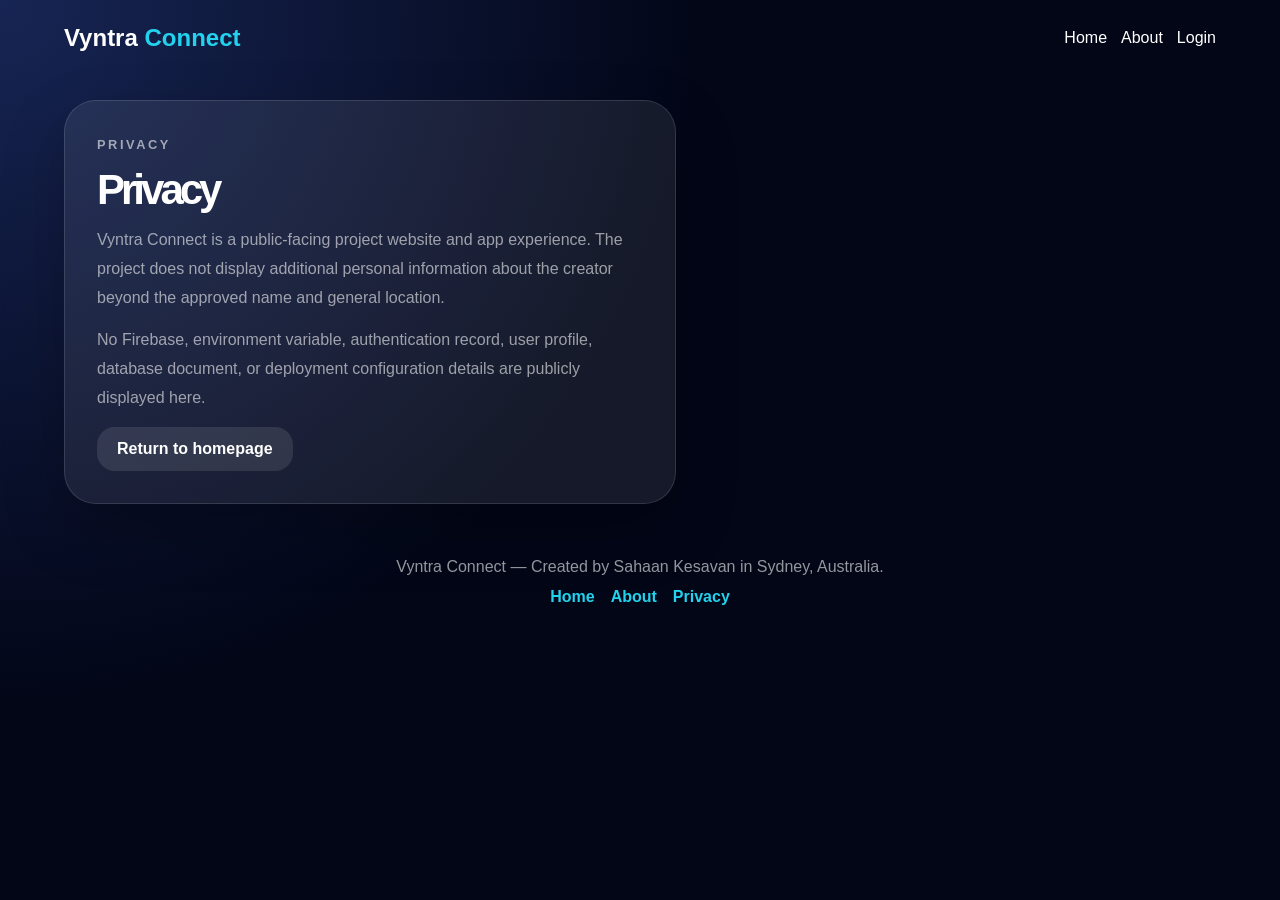
==== privacy/index.html @ 712b9c8a "Add creator branding, About page, and SEO metadata" ====
<!DOCTYPE html>
<html lang="en">
<head>
  <meta charset="UTF-8" />
  <meta name="viewport" content="width=device-width, initial-scale=1.0" />
  <title>Privacy | Vyntra Connect</title>
  <meta name="description" content="Privacy information for Vyntra Connect, a communication platform created by Sahaan Kesavan in Sydney, Australia." />
  <link rel="canonical" href="https://playzsaha1.github.io/Vyntra-Connect/privacy/" />
  <link rel="stylesheet" href="../style.css" />
</head>

<body class="landing-page core-mode">
  <nav class="nav">
    <a href="../" class="logo">Vyntra <span>Connect</span></a>
    <div class="nav-links">
      <a href="../">Home</a>
      <a href="../about/">About</a>
      <a href="../login.html">Login</a>
    </div>
  </nav>

  <main class="hero about-page">
    <section class="about-card">
      <p class="eyebrow">Privacy</p>
      <h1>Privacy</h1>
      <p>
        Vyntra Connect is a public-facing project website and app experience. The project does not display
        additional personal information about the creator beyond the approved name and general location.
      </p>
      <p>
        No Firebase, environment variable, authentication record, user profile, database document, or deployment
        configuration details are publicly displayed here.
      </p>
      <a href="../" class="secondary-btn">Return to homepage</a>
    </section>
  </main>

  <footer>
    <p>Vyntra Connect — Created by Sahaan Kesavan in Sydney, Australia.</p>
    <div class="footer-links">
      <a href="../">Home</a>
      <a href="../about/">About</a>
      <a href="./">Privacy</a>
    </div>
  </footer>
</body>
</html>
---- style.css ----
* {
  margin: 0;
  padding: 0;
  box-sizing: border-box;
  font-family: Inter, Arial, sans-serif;
}

:root {
  --bg: #080b14;
  --panel: rgba(255, 255, 255, 0.08);
  --border: rgba(255, 255, 255, 0.12);
  --text: #ffffff;
  --muted: rgba(255, 255, 255, 0.58);
  --accent1: #22d3ee;
  --accent2: #3b82f6;
  --me: #06b6d4;
  --them: rgba(255, 255, 255, 0.1);
}

body {
  background: var(--bg);
  color: var(--text);
  min-height: 100vh;
}

body.core-mode {
  --bg: radial-gradient(circle at top left, #172554, #020617 45%, #020617);
  --accent1: #22d3ee;
  --accent2: #3b82f6;
  --me: #0891b2;
}

body.pulse-mode {
  --bg: radial-gradient(circle at top left, #831843, #2e1065 45%, #020617);
  --accent1: #f472b6;
  --accent2: #fb923c;
  --me: #ec4899;
}

body.neon-mode {
  --bg: radial-gradient(circle at top left, #064e3b, #020617 45%, #000000);
  --accent1: #5eead4;
  --accent2: #22c55e;
  --me: #34d399;
}

body.cozy-mode {
  --bg: radial-gradient(circle at top left, #78350f, #431407 45%, #120a05);
  --accent1: #fcd34d;
  --accent2: #fb7185;
  --me: #f59e0b;
}

body.velocity-mode {
  --bg: radial-gradient(circle at top left, #111827, #020617 55%, #000000);
  --panel: rgba(255, 255, 255, 0.07);
  --border: rgba(255, 255, 255, 0.12);
  --accent1: #60a5fa;
  --accent2: #a855f7;
  --me: linear-gradient(135deg, #3b82f6, #8b5cf6);
}

a {
  color: inherit;
  text-decoration: none;
}

button,
input,
textarea {
  font: inherit;
}

.nav {
  max-width: 1200px;
  margin: auto;
  padding: 24px;
  display: flex;
  align-items: center;
  justify-content: space-between;
}

.logo {
  font-size: 24px;
  font-weight: 900;
}

.logo span {
  color: var(--accent1);
}

.nav-links {
  display: flex;
  gap: 14px;
  align-items: center;
}

.nav-btn,
.primary-btn,
.secondary-btn,
.danger-btn {
  border: none;
  cursor: pointer;
  border-radius: 18px;
  padding: 13px 20px;
  font-weight: 800;
  display: inline-block;
}

.primary-btn {
  background: linear-gradient(90deg, var(--accent1), var(--accent2));
  color: #020617;
}

.secondary-btn {
  background: rgba(255, 255, 255, 0.1);
  color: white;
}

.danger-btn {
  background: rgba(239, 68, 68, 0.2);
  color: #fecaca;
}

.full {
  width: 100%;
  text-align: center;
}

.hero {
  max-width: 1200px;
  margin: auto;
  padding: 80px 24px;
  display: grid;
  grid-template-columns: 1.1fr 0.9fr;
  gap: 40px;
  align-items: center;
}

.tag {
  color: var(--accent1);
  font-weight: 800;
  margin-bottom: 14px;
}

.hero h1 {
  font-size: clamp(46px, 7vw, 86px);
  line-height: 0.95;
  letter-spacing: -4px;
  margin-bottom: 24px;
}

.sub {
  color: var(--muted);
  font-size: 18px;
  line-height: 1.7;
  max-width: 650px;
}

.hero-actions {
  display: flex;
  gap: 14px;
  margin-top: 30px;
  flex-wrap: wrap;
}

.hero-card,
.panel,
.auth-card,
.tutorial-card {
  background: var(--panel);
  border: 1px solid var(--border);
  backdrop-filter: blur(18px);
  border-radius: 32px;
  box-shadow: 0 30px 70px rgba(0, 0, 0, 0.35);
}

.hero-card {
  padding: 24px;
}

.chat-preview {
  min-height: 420px;
  display: flex;
  flex-direction: column;
  gap: 16px;
}

.preview-header {
  display: flex;
  gap: 14px;
  align-items: center;
  padding-bottom: 18px;
  border-bottom: 1px solid var(--border);
}

.avatar {
  width: 48px;
  height: 48px;
  border-radius: 18px;
  display: grid;
  place-items: center;
  font-weight: 900;
  color: #020617;
  background: linear-gradient(135deg, var(--accent1), var(--accent2));
}

.bubble {
  max-width: 80%;
  padding: 14px 16px;
  border-radius: 22px;
}

.bubble.left {
  background: rgba(255, 255, 255, 0.1);
}

.bubble.right {
  background: linear-gradient(90deg, var(--accent1), var(--accent2));
  color: #020617;
  align-self: flex-end;
  font-weight: 700;
}

.section {
  max-width: 1200px;
  margin: auto;
  padding: 70px 24px;
}

.section h2 {
  font-size: 42px;
  margin-bottom: 10px;
}

.section-sub,
.muted {
  color: var(--muted);
}

.mode-grid {
  display: grid;
  grid-template-columns: repeat(4, 1fr);
  gap: 18px;
  margin-top: 26px;
}

.mode-card,
.feature-list p {
  background: var(--panel);
  border: 1px solid var(--border);
  padding: 22px;
  border-radius: 24px;
}

.mode-card h3 {
  margin-bottom: 8px;
}

.mode-card.pulse {
  background: rgba(236, 72, 153, 0.13);
}

.mode-card.neon {
  background: rgba(16, 185, 129, 0.13);
}

.mode-card.cozy {
  background: rgba(245, 158, 11, 0.13);
}

.split {
  display: grid;
  grid-template-columns: 1fr 1fr;
  gap: 28px;
}

.split p {
  color: var(--muted);
  line-height: 1.7;
}

.feature-list {
  display: grid;
  gap: 12px;
}

footer {
  padding: 30px;
  text-align: center;
  color: var(--muted);
}

.footer-links {
  display: flex;
  justify-content: center;
  gap: 16px;
  margin-top: 12px;
  flex-wrap: wrap;
}

.footer-links a {
  color: var(--accent1);
  font-weight: 700;
}

.hero-illustration {
  width: 100%;
  height: auto;
  border-radius: 24px;
  border: 1px solid var(--border);
  background: rgba(2, 6, 23, 0.65);
}

.about-section {
  padding-top: 30px;
}

.about-card {
  max-width: 900px;
  margin: 0 auto;
  background: var(--panel);
  border: 1px solid var(--border);
  border-radius: 32px;
  padding: 32px;
  box-shadow: 0 25px 60px rgba(0, 0, 0, 0.25);
}

.about-card h2,
.about-card h1 {
  font-size: clamp(30px, 4vw, 42px);
  margin-bottom: 16px;
}

.about-card p {
  color: var(--muted);
  line-height: 1.8;
  margin-bottom: 14px;
}

.eyebrow {
  display: inline-block;
  color: var(--accent1);
  text-transform: uppercase;
  letter-spacing: 0.2em;
  font-size: 0.8rem;
  font-weight: 800;
  margin-bottom: 10px;
}

.creator-line {
  color: var(--text) !important;
  font-weight: 700;
  margin-top: 16px;
}

.about-page {
  padding: 24px;
}

.about-grid {
  display: grid;
  gap: 18px;
  max-width: 1000px;
  margin: 28px auto 0;
}

.about-panel {
  background: var(--panel);
  border: 1px solid var(--border);
  border-radius: 28px;
  padding: 28px;
}

.about-panel h2 {
  font-size: 28px;
  margin-bottom: 12px;
}

.about-panel ul {
  color: var(--muted);
  padding-left: 20px;
  display: grid;
  gap: 10px;
}

.privacy-note {
  border-top: 1px solid var(--border);
  padding-top: 18px;
  margin-top: 16px;
  color: var(--muted);
}

.auth-page {
  display: grid;
  place-items: center;
  padding: 24px;
  background: radial-gradient(circle at top left, #172554, #020617 55%);
}

.auth-card {
  width: min(460px, 100%);
  padding: 30px;
}

.auth-card h1 {
  font-size: 34px;
  margin: 18px 0 8px;
}

.auth-card p {
  color: var(--muted);
  margin-bottom: 20px;
}

.auth-card input {
  width: 100%;
  border: 1px solid var(--border);
  background: rgba(0, 0, 0, 0.22);
  color: white;
  padding: 15px;
  border-radius: 16px;
  outline: none;
  margin-bottom: 12px;
}

.back-link {
  color: var(--accent1);
  font-weight: 800;
}

.small-text {
  font-size: 13px;
  margin-top: 16px;
}

.app-page {
  background: var(--bg);
  padding: 22px;
}

.app-header {
  max-width: 1400px;
  margin: auto auto 20px;
  display: flex;
  justify-content: space-between;
  align-items: center;
  gap: 14px;
}

.app-header h1 {
  font-size: 34px;
}

.app-header p {
  color: var(--muted);
}

.mode-switcher {
  display: flex;
  gap: 8px;
  overflow-x: auto;
}

.mode-btn {
  padding: 11px 16px;
  border-radius: 16px;
  border: 1px solid var(--border);
  background: rgba(255, 255, 255, 0.08);
  color: white;
  cursor: pointer;
}

.mode-btn.active {
  background: linear-gradient(90deg, var(--accent1), var(--accent2));
  color: #020617;
  font-weight: 900;
}

.app-layout {
  max-width: 1400px;
  margin: auto;
  display: grid;
  grid-template-columns: 280px 1fr 280px;
  gap: 18px;
}

.panel {
  padding: 18px;
}

.panel .secondary-btn + .danger-btn {
  margin-top: 10px;
}

.sidebar-title,
.chat-top {
  display: flex;
  justify-content: space-between;
  align-items: center;
  gap: 12px;
}

.icon-btn {
  width: 38px;
  height: 38px;
  border-radius: 14px;
  border: none;
  background: rgba(255, 255, 255, 0.1);
  color: white;
  cursor: pointer;
}

.search-input {
  width: 100%;
  margin: 16px 0;
  border: 1px solid var(--border);
  background: rgba(0, 0, 0, 0.22);
  color: white;
  padding: 13px;
  border-radius: 16px;
  outline: none;
}

.chat-list {
  display: grid;
  gap: 10px;
}

.chat-item {
  width: 100%;
  text-align: left;
  border: none;
  padding: 12px;
  border-radius: 18px;
  background: transparent;
  color: white;
  display: flex;
  gap: 12px;
  cursor: pointer;
}

.chat-item:hover,
.chat-item.active {
  background: rgba(255, 255, 255, 0.12);
}

.chat-avatar {
  width: 42px;
  height: 42px;
  border-radius: 16px;
  background: linear-gradient(135deg, var(--accent1), var(--accent2));
  color: #020617;
  font-weight: 900;
  display: grid;
  place-items: center;
  flex: 0 0 auto;
}

.chat-info {
  min-width: 0;
}

.chat-info strong,
.chat-info span {
  display: block;
}

.chat-info span {
  color: var(--muted);
  font-size: 13px;
  white-space: nowrap;
  overflow: hidden;
  text-overflow: ellipsis;
}

.chat-panel {
  min-height: 690px;
  display: flex;
  flex-direction: column;
  padding: 0;
  overflow: hidden;
}

.chat-top {
  padding: 18px;
  border-bottom: 1px solid var(--border);
}

.chat-top p {
  color: var(--muted);
  font-size: 14px;
}

.message-area {
  flex: 1;
  padding: 20px;
  overflow-y: auto;
  display: flex;
  flex-direction: column;
  gap: 14px;
}

.message-row {
  display: flex;
  flex-direction: column;
  max-width: 75%;
}

.message-row.me {
  align-self: flex-end;
  text-align: right;
}

.message-row.them {
  align-self: flex-start;
}

.message {
  padding: 13px 16px;
  border-radius: 22px;
  line-height: 1.4;
}

.message-row.me .message {
  background: var(--me);
  color: white;
  border-top-right-radius: 6px;
}

.neon-mode .message-row.me .message,
.cozy-mode .message-row.me .message {
  color: #020617;
  font-weight: 700;
}

.message-row.them .message {
  background: var(--them);
  border-top-left-radius: 6px;
}

.message-time {
  color: rgba(255, 255, 255, 0.35);
  font-size: 12px;
  margin-top: 5px;
}

.message-input-wrap {
  padding: 16px;
  border-top: 1px solid var(--border);
  display: flex;
  gap: 10px;
  align-items: center;
}

.message-input-wrap input {
  flex: 1;
  border: 1px solid var(--border);
  background: rgba(0, 0, 0, 0.22);
  color: white;
  padding: 14px;
  border-radius: 18px;
  outline: none;
}

.send-btn {
  border: none;
  background: linear-gradient(90deg, var(--accent1), var(--accent2));
  color: #020617;
  font-weight: 900;
  padding: 14px 18px;
  border-radius: 18px;
  cursor: pointer;
}

.rightbar {
  display: grid;
  gap: 18px;
}

.current-mode-card {
  margin-top: 12px;
  padding: 16px;
  border-radius: 22px;
  background: linear-gradient(135deg, var(--accent1), var(--accent2));
  color: #020617;
}

.community-list {
  display: grid;
  gap: 10px;
  margin-top: 12px;
}

.community-list button {
  border: none;
  background: rgba(255, 255, 255, 0.08);
  color: white;
  padding: 13px;
  border-radius: 16px;
  display: flex;
  justify-content: space-between;
  cursor: pointer;
}

.community-list span {
  color: var(--accent1);
}

.tutorial-overlay {
  position: fixed;
  inset: 0;
  background: rgba(0, 0, 0, 0.72);
  backdrop-filter: blur(14px);
  z-index: 20;
  display: grid;
  place-items: center;
  padding: 20px;
}

.tutorial-card {
  width: min(480px, 100%);
  padding: 28px;
}

.tutorial-card h1 {
  font-size: 32px;
  margin-bottom: 12px;
}

.tutorial-card p {
  color: var(--muted);
  line-height: 1.6;
  margin-bottom: 22px;
}

/* PROFILE PAGE + DISCOVER PAGE */

.profile-page,
.discover-page {
  max-width: 1200px;
  margin: auto;
  padding: 30px 20px;
}

.profile-card {
  max-width: 760px;
  margin: auto;
}

.profile-top {
  display: flex;
  align-items: center;
  gap: 20px;
  margin: 24px 0 30px;
}

.big-avatar {
  width: 100px;
  height: 100px;
  border-radius: 30px;
  background: linear-gradient(135deg, var(--accent1), var(--accent2));
  display: grid;
  place-items: center;
  font-size: 40px;
  font-weight: 900;
  color: #020617;
}

.profile-top h1 {
  font-size: 42px;
}

.profile-top p {
  color: var(--muted);
}

.profile-section {
  margin-bottom: 30px;
}

.profile-section h2,
.discover-section h2 {
  margin-bottom: 14px;
}

.profile-section textarea {
  width: 100%;
  min-height: 140px;
  border-radius: 22px;
  border: 1px solid var(--border);
  background: rgba(0, 0, 0, 0.22);
  color: white;
  padding: 18px;
  resize: vertical;
  outline: none;
}

.theme-grid,
.stats-grid,
.discover-grid {
  display: grid;
  gap: 16px;
}

.theme-grid {
  grid-template-columns: repeat(4, 1fr);
}

.theme-option {
  border: 1px solid var(--border);
  background: rgba(255,255,255,0.08);
  color: white;
  padding: 16px;
  border-radius: 18px;
  cursor: pointer;
}

.stats-grid {
  grid-template-columns: repeat(3, 1fr);
}

.stat-box {
  background: rgba(255,255,255,0.08);
  border: 1px solid var(--border);
  padding: 24px;
  border-radius: 22px;
  text-align: center;
}

.stat-box strong {
  display: block;
  font-size: 28px;
  margin-bottom: 8px;
}

.stat-box span {
  color: var(--muted);
}

.discover-header {
  margin-bottom: 40px;
}

.discover-header h1 {
  font-size: 56px;
  margin: 16px 0 8px;
}

.discover-header p {
  color: var(--muted);
}

.discover-section {
  margin-bottom: 60px;
}

.discover-grid {
  grid-template-columns: repeat(3, 1fr);
}

.discover-card {
  background: rgba(255,255,255,0.08);
  border: 1px solid var(--border);
  padding: 24px;
  border-radius: 28px;
}

.discover-card h3 {
  margin-bottom: 10px;
}

.discover-card p {
  color: var(--muted);
  margin-bottom: 20px;
  line-height: 1.6;
}

.discover-card.pulse {
  background: rgba(236, 72, 153, 0.13);
}

.discover-card.neon {
  background: rgba(16, 185, 129, 0.13);
}

.discover-card.cozy {
  background: rgba(245, 158, 11, 0.13);
}

/* VELOCITY MODE */

body.velocity-mode .panel,
body.velocity-mode .chat-panel,
body.velocity-mode .sidebar,
body.velocity-mode .discover-card,
body.velocity-mode .theme-option,
body.velocity-mode .stat-box {
  background: rgba(255,255,255,0.06);
  backdrop-filter: blur(26px);
  border: 1px solid rgba(255,255,255,0.12);
  box-shadow:
    0 8px 40px rgba(0,0,0,0.4),
    inset 0 1px 0 rgba(255,255,255,0.08);
}

body.velocity-mode .chat-item {
  transition: all 0.25s ease;
  border-radius: 22px;
}

body.velocity-mode .chat-item:hover,
body.velocity-mode .chat-item.active {
  transform: translateX(6px);
  background: rgba(255,255,255,0.12);
}

body.velocity-mode .chat-avatar,
body.velocity-mode .avatar,
body.velocity-mode .big-avatar {
  background: linear-gradient(135deg, #3b82f6, #8b5cf6);
  color: white;
  box-shadow: 0 0 22px rgba(139,92,246,0.55);
}

body.velocity-mode .message-row.me .message {
  background: linear-gradient(135deg, #3b82f6, #8b5cf6);
  color: white;
  border-radius: 28px;
  border-top-right-radius: 10px;
  box-shadow: 0 10px 28px rgba(59,130,246,0.35);
  animation: velocityFloat 3s ease-in-out infinite;
}

body.velocity-mode .message-row.them .message {
  background: rgba(255,255,255,0.08);
  border-radius: 28px;
  border-top-left-radius: 10px;
  backdrop-filter: blur(12px);
  box-shadow: 0 4px 20px rgba(255,255,255,0.05);
}

body.velocity-mode .send-btn,
body.velocity-mode .primary-btn {
  background: linear-gradient(135deg, #3b82f6, #8b5cf6);
  color: white;
  box-shadow: 0 0 22px rgba(139,92,246,0.45);
  transition: all 0.25s ease;
}

body.velocity-mode .send-btn:hover,
body.velocity-mode .primary-btn:hover {
  transform: scale(1.05);
  box-shadow: 0 0 35px rgba(139,92,246,0.75);
}

body.velocity-mode .message-input-wrap input,
body.velocity-mode .search-input,
body.velocity-mode .auth-card input,
body.velocity-mode textarea {
  background: rgba(255,255,255,0.05);
  border: 1px solid rgba(255,255,255,0.12);
  transition: all 0.25s ease;
}

body.velocity-mode .message-input-wrap input:focus,
body.velocity-mode .search-input:focus,
body.velocity-mode .auth-card input:focus,
body.velocity-mode textarea:focus {
  border-color: #8b5cf6;
  box-shadow: 0 0 20px rgba(139,92,246,0.35);
}

body.velocity-mode .mode-btn.active {
  background: linear-gradient(135deg, #3b82f6, #8b5cf6);
  color: white;
  border: none;
}

body.velocity-mode .current-mode-card {
  background: linear-gradient(135deg, #3b82f6, #8b5cf6);
  color: white;
  box-shadow: 0 0 28px rgba(139,92,246,0.4);
}

body.velocity-mode .community-list button {
  background: rgba(255,255,255,0.06);
  transition: all 0.25s ease;
}

body.velocity-mode .community-list button:hover {
  transform: translateY(-2px);
  background: rgba(255,255,255,0.1);
}

body.velocity-mode .tutorial-card,
body.velocity-mode .hero-card,
body.velocity-mode .auth-card {
  background: rgba(255,255,255,0.06);
  backdrop-filter: blur(26px);
}

body.velocity-mode .bubble.right {
  background: linear-gradient(135deg, #3b82f6, #8b5cf6);
  color: white;
}

body.velocity-mode .bubble.left {
  background: rgba(255,255,255,0.08);
}

@keyframes velocityFloat {
  0% {
    transform: translateY(0px);
  }

  50% {
    transform: translateY(-2px);
  }

  100% {
    transform: translateY(0px);
  }
}

@media (max-width: 1000px) {
  .hero,
  .split,
  .app-layout {
    grid-template-columns: 1fr;
  }

  .mode-grid {
    grid-template-columns: repeat(2, 1fr);
  }

  .rightbar {
    grid-template-columns: 1fr;
  }
}

@media (max-width: 900px) {
  .discover-grid,
  .stats-grid,
  .theme-grid {
    grid-template-columns: 1fr;
  }

  .profile-top {
    flex-direction: column;
    text-align: center;
  }

  .discover-header h1 {
    font-size: 42px;
  }
}

@media (max-width: 650px) {
  .nav,
  .app-header {
    flex-direction: column;
    align-items: flex-start;
  }

  .hero {
    padding-top: 45px;
  }

  .hero h1 {
    letter-spacing: -2px;
  }

  .mode-grid {
    grid-template-columns: 1fr;
  }

  .app-page {
    padding: 12px;
  }

  .message-row {
    max-width: 88%;
  }
}
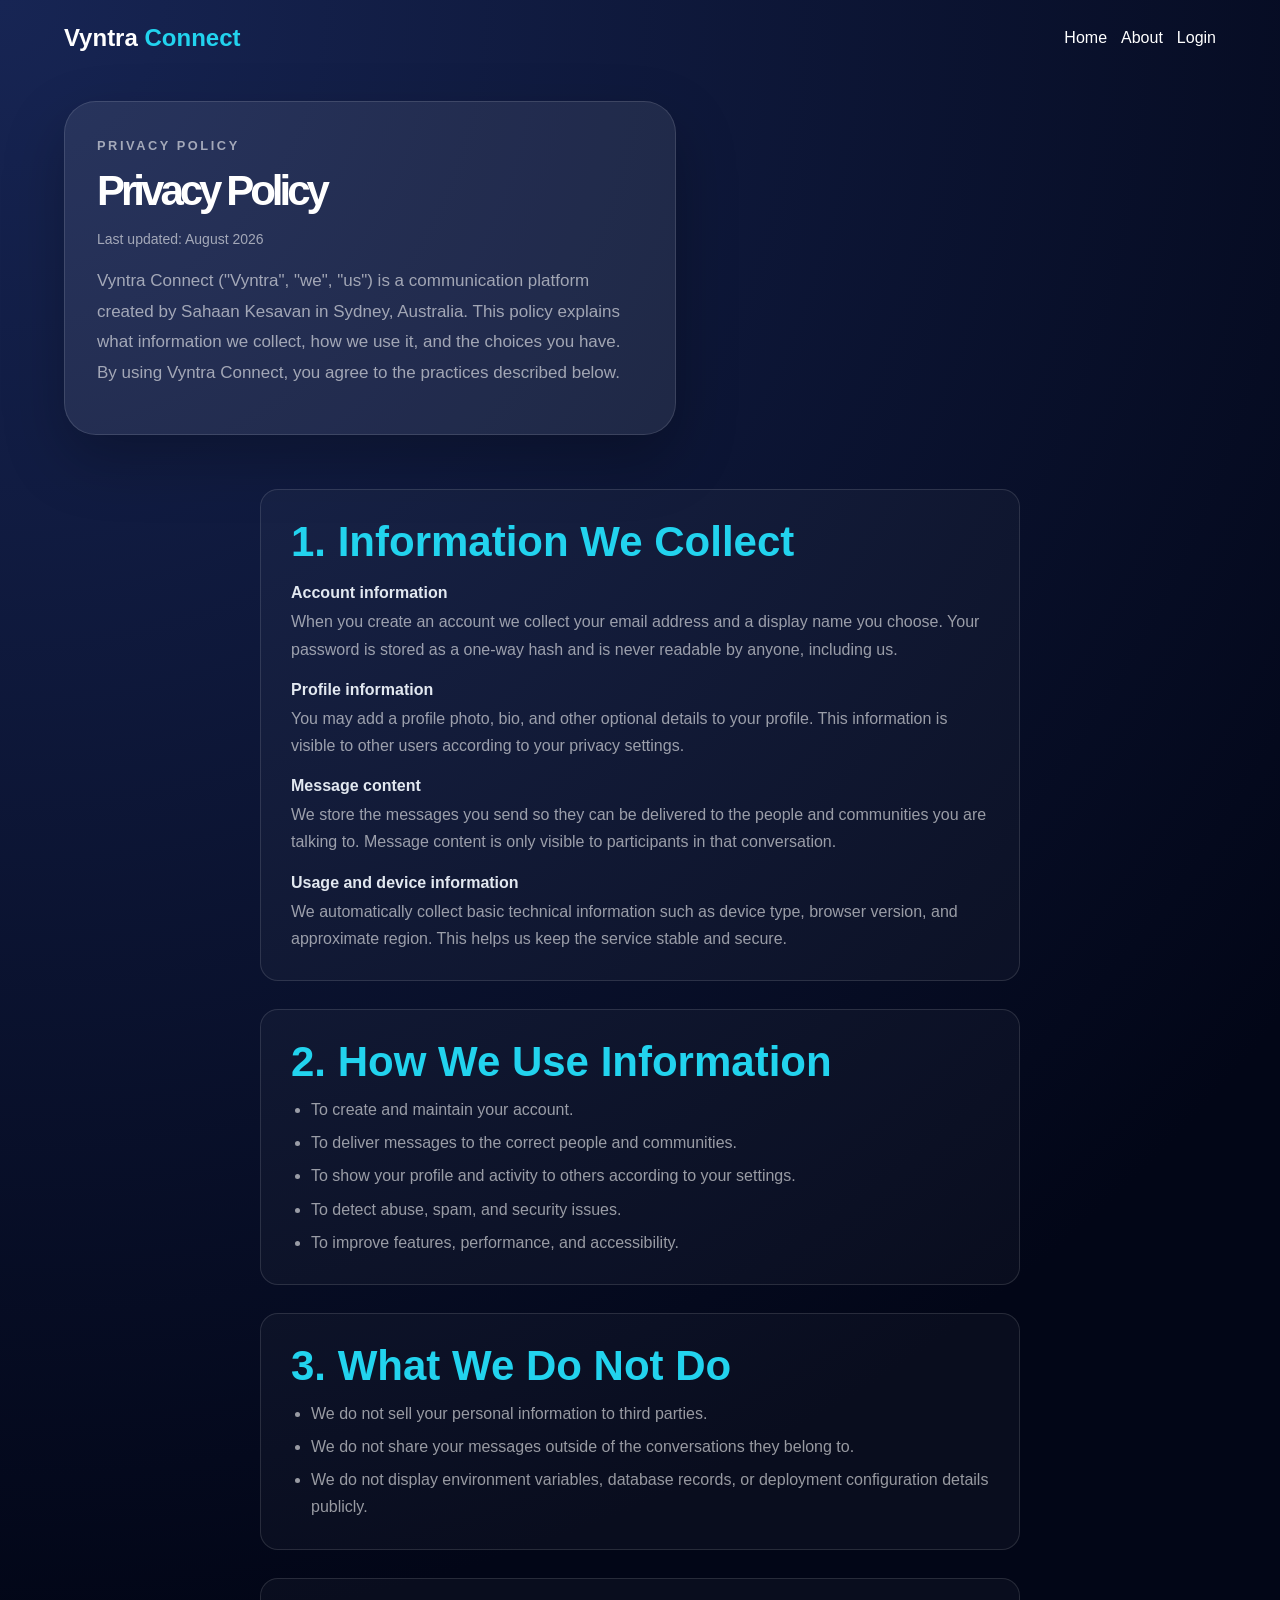
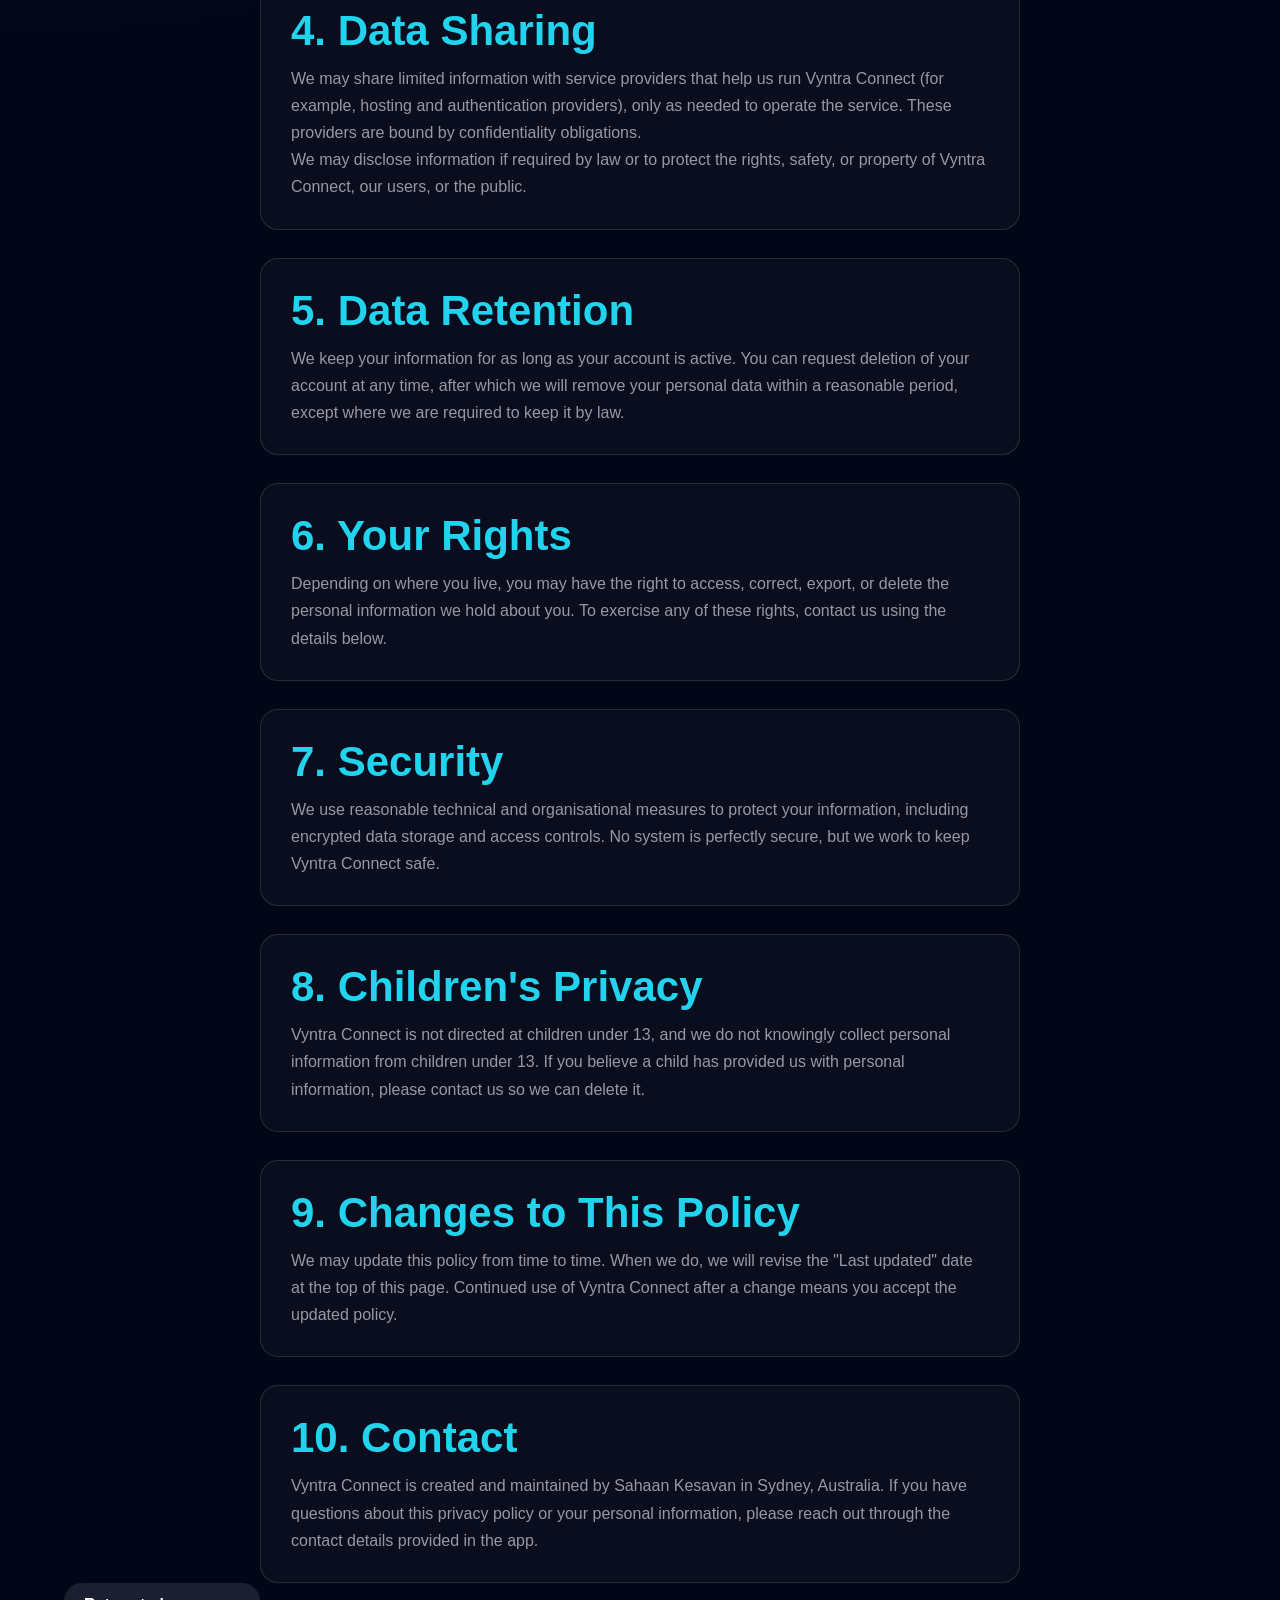
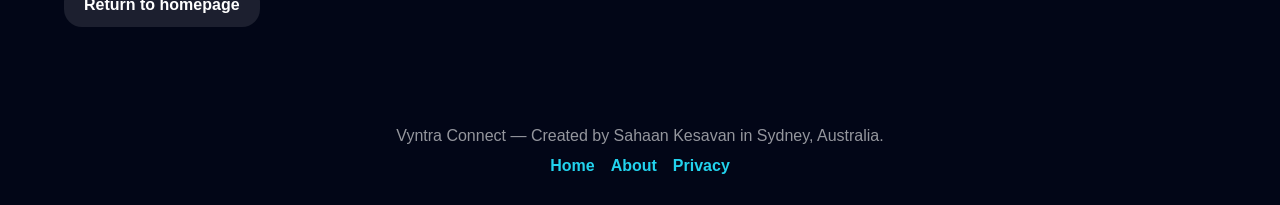
==== commit 33326e26: "Added reveal.js" ====
--- a/privacy/index.html
+++ b/privacy/index.html
@@ -3,14 +3,14 @@
 <head>
   <meta charset="UTF-8" />
   <meta name="viewport" content="width=device-width, initial-scale=1.0" />
-  <title>Privacy | Vyntra Connect</title>
-  <meta name="description" content="Privacy information for Vyntra Connect, a communication platform created by Sahaan Kesavan in Sydney, Australia." />
+  <title>Privacy Policy | Vyntra Connect</title>
+  <meta name="description" content="Privacy policy for Vyntra Connect, a communication platform created by Sahaan Kesavan in Sydney, Australia." />
   <link rel="canonical" href="https://playzsaha1.github.io/Vyntra-Connect/privacy/" />
   <link rel="stylesheet" href="../style.css" />
 </head>
 
 <body class="landing-page core-mode">
-  <nav class="nav">
+  <nav class="nav" id="navbar">
     <a href="../" class="logo">Vyntra <span>Connect</span></a>
     <div class="nav-links">
       <a href="../">Home</a>
@@ -20,20 +20,137 @@
   </nav>
 
   <main class="hero about-page">
-    <section class="about-card">
-      <p class="eyebrow">Privacy</p>
-      <h1>Privacy</h1>
-      <p>
-        Vyntra Connect is a public-facing project website and app experience. The project does not display
-        additional personal information about the creator beyond the approved name and general location.
+    <section class="about-card reveal">
+      <p class="eyebrow">Privacy Policy</p>
+      <h1>Privacy Policy</h1>
+      <p class="last-updated">Last updated: August 2026</p>
+      <p class="intro">
+        Vyntra Connect ("Vyntra", "we", "us") is a communication platform created by Sahaan Kesavan
+        in Sydney, Australia. This policy explains what information we collect, how we use it, and
+        the choices you have. By using Vyntra Connect, you agree to the practices described below.
       </p>
-      <p>
-        No Firebase, environment variable, authentication record, user profile, database document, or deployment
-        configuration details are publicly displayed here.
-      </p>
-      <a href="../" class="secondary-btn">Return to homepage</a>
     </section>
   </main>
+
+  <section class="section about-section">
+    <div class="privacy-content">
+
+      <article class="privacy-block reveal">
+        <h2>1. Information We Collect</h2>
+        <h3>Account information</h3>
+        <p>
+          When you create an account we collect your email address and a display name you choose.
+          Your password is stored as a one-way hash and is never readable by anyone, including us.
+        </p>
+        <h3>Profile information</h3>
+        <p>
+          You may add a profile photo, bio, and other optional details to your profile. This
+          information is visible to other users according to your privacy settings.
+        </p>
+        <h3>Message content</h3>
+        <p>
+          We store the messages you send so they can be delivered to the people and communities you
+          are talking to. Message content is only visible to participants in that conversation.
+        </p>
+        <h3>Usage and device information</h3>
+        <p>
+          We automatically collect basic technical information such as device type, browser version,
+          and approximate region. This helps us keep the service stable and secure.
+        </p>
+      </article>
+
+      <article class="privacy-block reveal">
+        <h2>2. How We Use Information</h2>
+        <ul>
+          <li>To create and maintain your account.</li>
+          <li>To deliver messages to the correct people and communities.</li>
+          <li>To show your profile and activity to others according to your settings.</li>
+          <li>To detect abuse, spam, and security issues.</li>
+          <li>To improve features, performance, and accessibility.</li>
+        </ul>
+      </article>
+
+      <article class="privacy-block reveal">
+        <h2>3. What We Do Not Do</h2>
+        <ul>
+          <li>We do not sell your personal information to third parties.</li>
+          <li>We do not share your messages outside of the conversations they belong to.</li>
+          <li>We do not display environment variables, database records, or deployment configuration
+          details publicly.</li>
+        </ul>
+      </article>
+
+      <article class="privacy-block reveal">
+        <h2>4. Data Sharing</h2>
+        <p>
+          We may share limited information with service providers that help us run Vyntra Connect
+          (for example, hosting and authentication providers), only as needed to operate the
+          service. These providers are bound by confidentiality obligations.
+        </p>
+        <p>
+          We may disclose information if required by law or to protect the rights, safety, or
+          property of Vyntra Connect, our users, or the public.
+        </p>
+      </article>
+
+      <article class="privacy-block reveal">
+        <h2>5. Data Retention</h2>
+        <p>
+          We keep your information for as long as your account is active. You can request deletion of
+          your account at any time, after which we will remove your personal data within a reasonable
+          period, except where we are required to keep it by law.
+        </p>
+      </article>
+
+      <article class="privacy-block reveal">
+        <h2>6. Your Rights</h2>
+        <p>
+          Depending on where you live, you may have the right to access, correct, export, or delete
+          the personal information we hold about you. To exercise any of these rights, contact us
+          using the details below.
+        </p>
+      </article>
+
+      <article class="privacy-block reveal">
+        <h2>7. Security</h2>
+        <p>
+          We use reasonable technical and organisational measures to protect your information,
+          including encrypted data storage and access controls. No system is perfectly secure, but
+          we work to keep Vyntra Connect safe.
+        </p>
+      </article>
+
+      <article class="privacy-block reveal">
+        <h2>8. Children's Privacy</h2>
+        <p>
+          Vyntra Connect is not directed at children under 13, and we do not knowingly collect
+          personal information from children under 13. If you believe a child has provided us with
+          personal information, please contact us so we can delete it.
+        </p>
+      </article>
+
+      <article class="privacy-block reveal">
+        <h2>9. Changes to This Policy</h2>
+        <p>
+          We may update this policy from time to time. When we do, we will revise the "Last updated"
+          date at the top of this page. Continued use of Vyntra Connect after a change means you
+          accept the updated policy.
+        </p>
+      </article>
+
+      <article class="privacy-block reveal">
+        <h2>10. Contact</h2>
+        <p>
+          Vyntra Connect is created and maintained by Sahaan Kesavan in Sydney, Australia. If you
+          have questions about this privacy policy or your personal information, please reach out
+          through the contact details provided in the app.
+        </p>
+      </article>
+
+    </div>
+
+    <a href="../" class="secondary-btn reveal">Return to homepage</a>
+  </section>
 
   <footer>
     <p>Vyntra Connect — Created by Sahaan Kesavan in Sydney, Australia.</p>
@@ -43,5 +160,7 @@
       <a href="./">Privacy</a>
     </div>
   </footer>
+
+  <script src="../reveal.js"></script>
 </body>
 </html>
--- a/style.css
+++ b/style.css
@@ -162,6 +162,145 @@
   gap: 14px;
   margin-top: 30px;
   flex-wrap: wrap;
+}
+
+/* Navbar scroll effect */
+.nav {
+  position: sticky;
+  top: 0;
+  z-index: 100;
+  transition: background 0.3s ease, border-color 0.3s ease, backdrop-filter 0.3s ease;
+  border-bottom: 1px solid transparent;
+}
+
+/* 3D Globe section */
+.globe-section {
+  position: relative;
+  height: 100vh;
+  min-height: 600px;
+  display: flex;
+  align-items: center;
+  justify-content: center;
+  overflow: hidden;
+}
+
+#globe-canvas {
+  position: absolute;
+  inset: 0;
+  width: 100%;
+  height: 100%;
+}
+
+#globe-canvas canvas {
+  display: block;
+}
+
+.globe-overlay {
+  position: relative;
+  z-index: 2;
+  max-width: 560px;
+  text-align: center;
+  padding: 0 24px;
+  pointer-events: none;
+}
+
+.globe-overlay h2 {
+  font-size: clamp(32px, 5vw, 52px);
+  letter-spacing: -2px;
+  margin: 10px 0 14px;
+  text-shadow: 0 4px 30px rgba(2, 6, 23, 0.8);
+}
+
+.globe-sub {
+  color: var(--muted);
+  font-size: 17px;
+  line-height: 1.7;
+  text-shadow: 0 2px 20px rgba(2, 6, 23, 0.9);
+}
+
+/* Privacy policy layout */
+.privacy-content {
+  max-width: 760px;
+  margin: 0 auto;
+  display: flex;
+  flex-direction: column;
+  gap: 28px;
+}
+
+.privacy-block {
+  background: rgba(255, 255, 255, 0.03);
+  border: 1px solid var(--border);
+  border-radius: 18px;
+  padding: 28px 30px;
+}
+
+.privacy-block h2 {
+  font-size: 22px;
+  margin: 0 0 14px;
+  color: var(--accent1);
+}
+
+.privacy-block h3 {
+  font-size: 16px;
+  margin: 18px 0 6px;
+  color: #e2e8f0;
+}
+
+.privacy-block p,
+.privacy-block li {
+  color: var(--muted);
+  line-height: 1.7;
+}
+
+.privacy-block ul {
+  margin: 8px 0 0;
+  padding-left: 20px;
+  display: flex;
+  flex-direction: column;
+  gap: 6px;
+}
+
+.last-updated {
+  color: var(--muted);
+  font-size: 14px;
+  margin: 4px 0 18px;
+}
+
+.intro {
+  font-size: 17px;
+  line-height: 1.7;
+}
+
+.nav.scrolled {
+  background: rgba(2, 6, 23, 0.72);
+  backdrop-filter: blur(18px);
+  border-bottom: 1px solid var(--border);
+}
+
+.nav-links a {
+  transition: color 0.2s ease;
+}
+
+.nav-links a:hover {
+  color: var(--accent1);
+}
+
+.nav-btn {
+  background: linear-gradient(90deg, var(--accent1), var(--accent2));
+  color: #020617;
+}
+
+/* Scroll reveal */
+.reveal {
+  opacity: 0;
+  transform: translateY(32px);
+  transition: opacity 0.7s cubic-bezier(0.22, 1, 0.36, 1),
+    transform 0.7s cubic-bezier(0.22, 1, 0.36, 1);
+}
+
+.reveal-in {
+  opacity: 1;
+  transform: translateY(0);
 }
 
 .hero-card,
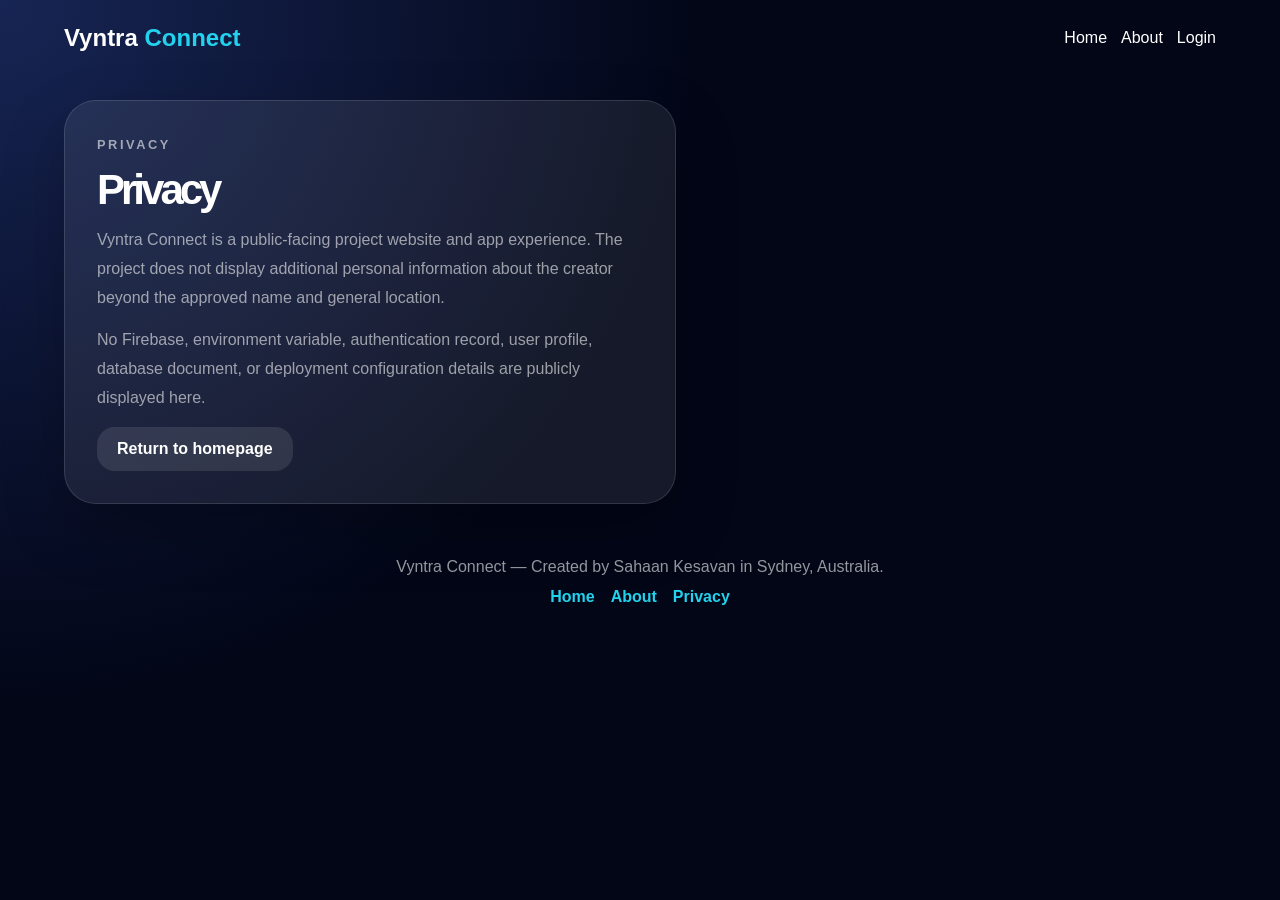
==== commit 291b0181: "Updated index.html" ====
--- a/privacy/index.html
+++ b/privacy/index.html
@@ -3,14 +3,14 @@
 <head>
   <meta charset="UTF-8" />
   <meta name="viewport" content="width=device-width, initial-scale=1.0" />
-  <title>Privacy Policy | Vyntra Connect</title>
-  <meta name="description" content="Privacy policy for Vyntra Connect, a communication platform created by Sahaan Kesavan in Sydney, Australia." />
+  <title>Privacy | Vyntra Connect</title>
+  <meta name="description" content="Privacy information for Vyntra Connect, a communication platform created by Sahaan Kesavan in Sydney, Australia." />
   <link rel="canonical" href="https://playzsaha1.github.io/Vyntra-Connect/privacy/" />
   <link rel="stylesheet" href="../style.css" />
 </head>
 
 <body class="landing-page core-mode">
-  <nav class="nav" id="navbar">
+  <nav class="nav">
     <a href="../" class="logo">Vyntra <span>Connect</span></a>
     <div class="nav-links">
       <a href="../">Home</a>
@@ -20,137 +20,20 @@
   </nav>
 
   <main class="hero about-page">
-    <section class="about-card reveal">
-      <p class="eyebrow">Privacy Policy</p>
-      <h1>Privacy Policy</h1>
-      <p class="last-updated">Last updated: August 2026</p>
-      <p class="intro">
-        Vyntra Connect ("Vyntra", "we", "us") is a communication platform created by Sahaan Kesavan
-        in Sydney, Australia. This policy explains what information we collect, how we use it, and
-        the choices you have. By using Vyntra Connect, you agree to the practices described below.
+    <section class="about-card">
+      <p class="eyebrow">Privacy</p>
+      <h1>Privacy</h1>
+      <p>
+        Vyntra Connect is a public-facing project website and app experience. The project does not display
+        additional personal information about the creator beyond the approved name and general location.
       </p>
+      <p>
+        No Firebase, environment variable, authentication record, user profile, database document, or deployment
+        configuration details are publicly displayed here.
+      </p>
+      <a href="../" class="secondary-btn">Return to homepage</a>
     </section>
   </main>
-
-  <section class="section about-section">
-    <div class="privacy-content">
-
-      <article class="privacy-block reveal">
-        <h2>1. Information We Collect</h2>
-        <h3>Account information</h3>
-        <p>
-          When you create an account we collect your email address and a display name you choose.
-          Your password is stored as a one-way hash and is never readable by anyone, including us.
-        </p>
-        <h3>Profile information</h3>
-        <p>
-          You may add a profile photo, bio, and other optional details to your profile. This
-          information is visible to other users according to your privacy settings.
-        </p>
-        <h3>Message content</h3>
-        <p>
-          We store the messages you send so they can be delivered to the people and communities you
-          are talking to. Message content is only visible to participants in that conversation.
-        </p>
-        <h3>Usage and device information</h3>
-        <p>
-          We automatically collect basic technical information such as device type, browser version,
-          and approximate region. This helps us keep the service stable and secure.
-        </p>
-      </article>
-
-      <article class="privacy-block reveal">
-        <h2>2. How We Use Information</h2>
-        <ul>
-          <li>To create and maintain your account.</li>
-          <li>To deliver messages to the correct people and communities.</li>
-          <li>To show your profile and activity to others according to your settings.</li>
-          <li>To detect abuse, spam, and security issues.</li>
-          <li>To improve features, performance, and accessibility.</li>
-        </ul>
-      </article>
-
-      <article class="privacy-block reveal">
-        <h2>3. What We Do Not Do</h2>
-        <ul>
-          <li>We do not sell your personal information to third parties.</li>
-          <li>We do not share your messages outside of the conversations they belong to.</li>
-          <li>We do not display environment variables, database records, or deployment configuration
-          details publicly.</li>
-        </ul>
-      </article>
-
-      <article class="privacy-block reveal">
-        <h2>4. Data Sharing</h2>
-        <p>
-          We may share limited information with service providers that help us run Vyntra Connect
-          (for example, hosting and authentication providers), only as needed to operate the
-          service. These providers are bound by confidentiality obligations.
-        </p>
-        <p>
-          We may disclose information if required by law or to protect the rights, safety, or
-          property of Vyntra Connect, our users, or the public.
-        </p>
-      </article>
-
-      <article class="privacy-block reveal">
-        <h2>5. Data Retention</h2>
-        <p>
-          We keep your information for as long as your account is active. You can request deletion of
-          your account at any time, after which we will remove your personal data within a reasonable
-          period, except where we are required to keep it by law.
-        </p>
-      </article>
-
-      <article class="privacy-block reveal">
-        <h2>6. Your Rights</h2>
-        <p>
-          Depending on where you live, you may have the right to access, correct, export, or delete
-          the personal information we hold about you. To exercise any of these rights, contact us
-          using the details below.
-        </p>
-      </article>
-
-      <article class="privacy-block reveal">
-        <h2>7. Security</h2>
-        <p>
-          We use reasonable technical and organisational measures to protect your information,
-          including encrypted data storage and access controls. No system is perfectly secure, but
-          we work to keep Vyntra Connect safe.
-        </p>
-      </article>
-
-      <article class="privacy-block reveal">
-        <h2>8. Children's Privacy</h2>
-        <p>
-          Vyntra Connect is not directed at children under 13, and we do not knowingly collect
-          personal information from children under 13. If you believe a child has provided us with
-          personal information, please contact us so we can delete it.
-        </p>
-      </article>
-
-      <article class="privacy-block reveal">
-        <h2>9. Changes to This Policy</h2>
-        <p>
-          We may update this policy from time to time. When we do, we will revise the "Last updated"
-          date at the top of this page. Continued use of Vyntra Connect after a change means you
-          accept the updated policy.
-        </p>
-      </article>
-
-      <article class="privacy-block reveal">
-        <h2>10. Contact</h2>
-        <p>
-          Vyntra Connect is created and maintained by Sahaan Kesavan in Sydney, Australia. If you
-          have questions about this privacy policy or your personal information, please reach out
-          through the contact details provided in the app.
-        </p>
-      </article>
-
-    </div>
-
-    <a href="../" class="secondary-btn reveal">Return to homepage</a>
-  </section>
 
   <footer>
     <p>Vyntra Connect — Created by Sahaan Kesavan in Sydney, Australia.</p>
@@ -160,7 +43,5 @@
       <a href="./">Privacy</a>
     </div>
   </footer>
-
-  <script src="../reveal.js"></script>
 </body>
 </html>
--- a/style.css
+++ b/style.css
@@ -162,145 +162,6 @@
   gap: 14px;
   margin-top: 30px;
   flex-wrap: wrap;
-}
-
-/* Navbar scroll effect */
-.nav {
-  position: sticky;
-  top: 0;
-  z-index: 100;
-  transition: background 0.3s ease, border-color 0.3s ease, backdrop-filter 0.3s ease;
-  border-bottom: 1px solid transparent;
-}
-
-/* 3D Globe section */
-.globe-section {
-  position: relative;
-  height: 100vh;
-  min-height: 600px;
-  display: flex;
-  align-items: center;
-  justify-content: center;
-  overflow: hidden;
-}
-
-#globe-canvas {
-  position: absolute;
-  inset: 0;
-  width: 100%;
-  height: 100%;
-}
-
-#globe-canvas canvas {
-  display: block;
-}
-
-.globe-overlay {
-  position: relative;
-  z-index: 2;
-  max-width: 560px;
-  text-align: center;
-  padding: 0 24px;
-  pointer-events: none;
-}
-
-.globe-overlay h2 {
-  font-size: clamp(32px, 5vw, 52px);
-  letter-spacing: -2px;
-  margin: 10px 0 14px;
-  text-shadow: 0 4px 30px rgba(2, 6, 23, 0.8);
-}
-
-.globe-sub {
-  color: var(--muted);
-  font-size: 17px;
-  line-height: 1.7;
-  text-shadow: 0 2px 20px rgba(2, 6, 23, 0.9);
-}
-
-/* Privacy policy layout */
-.privacy-content {
-  max-width: 760px;
-  margin: 0 auto;
-  display: flex;
-  flex-direction: column;
-  gap: 28px;
-}
-
-.privacy-block {
-  background: rgba(255, 255, 255, 0.03);
-  border: 1px solid var(--border);
-  border-radius: 18px;
-  padding: 28px 30px;
-}
-
-.privacy-block h2 {
-  font-size: 22px;
-  margin: 0 0 14px;
-  color: var(--accent1);
-}
-
-.privacy-block h3 {
-  font-size: 16px;
-  margin: 18px 0 6px;
-  color: #e2e8f0;
-}
-
-.privacy-block p,
-.privacy-block li {
-  color: var(--muted);
-  line-height: 1.7;
-}
-
-.privacy-block ul {
-  margin: 8px 0 0;
-  padding-left: 20px;
-  display: flex;
-  flex-direction: column;
-  gap: 6px;
-}
-
-.last-updated {
-  color: var(--muted);
-  font-size: 14px;
-  margin: 4px 0 18px;
-}
-
-.intro {
-  font-size: 17px;
-  line-height: 1.7;
-}
-
-.nav.scrolled {
-  background: rgba(2, 6, 23, 0.72);
-  backdrop-filter: blur(18px);
-  border-bottom: 1px solid var(--border);
-}
-
-.nav-links a {
-  transition: color 0.2s ease;
-}
-
-.nav-links a:hover {
-  color: var(--accent1);
-}
-
-.nav-btn {
-  background: linear-gradient(90deg, var(--accent1), var(--accent2));
-  color: #020617;
-}
-
-/* Scroll reveal */
-.reveal {
-  opacity: 0;
-  transform: translateY(32px);
-  transition: opacity 0.7s cubic-bezier(0.22, 1, 0.36, 1),
-    transform 0.7s cubic-bezier(0.22, 1, 0.36, 1);
-}
-
-.reveal-in {
-  opacity: 1;
-  transform: translateY(0);
 }
 
 .hero-card,
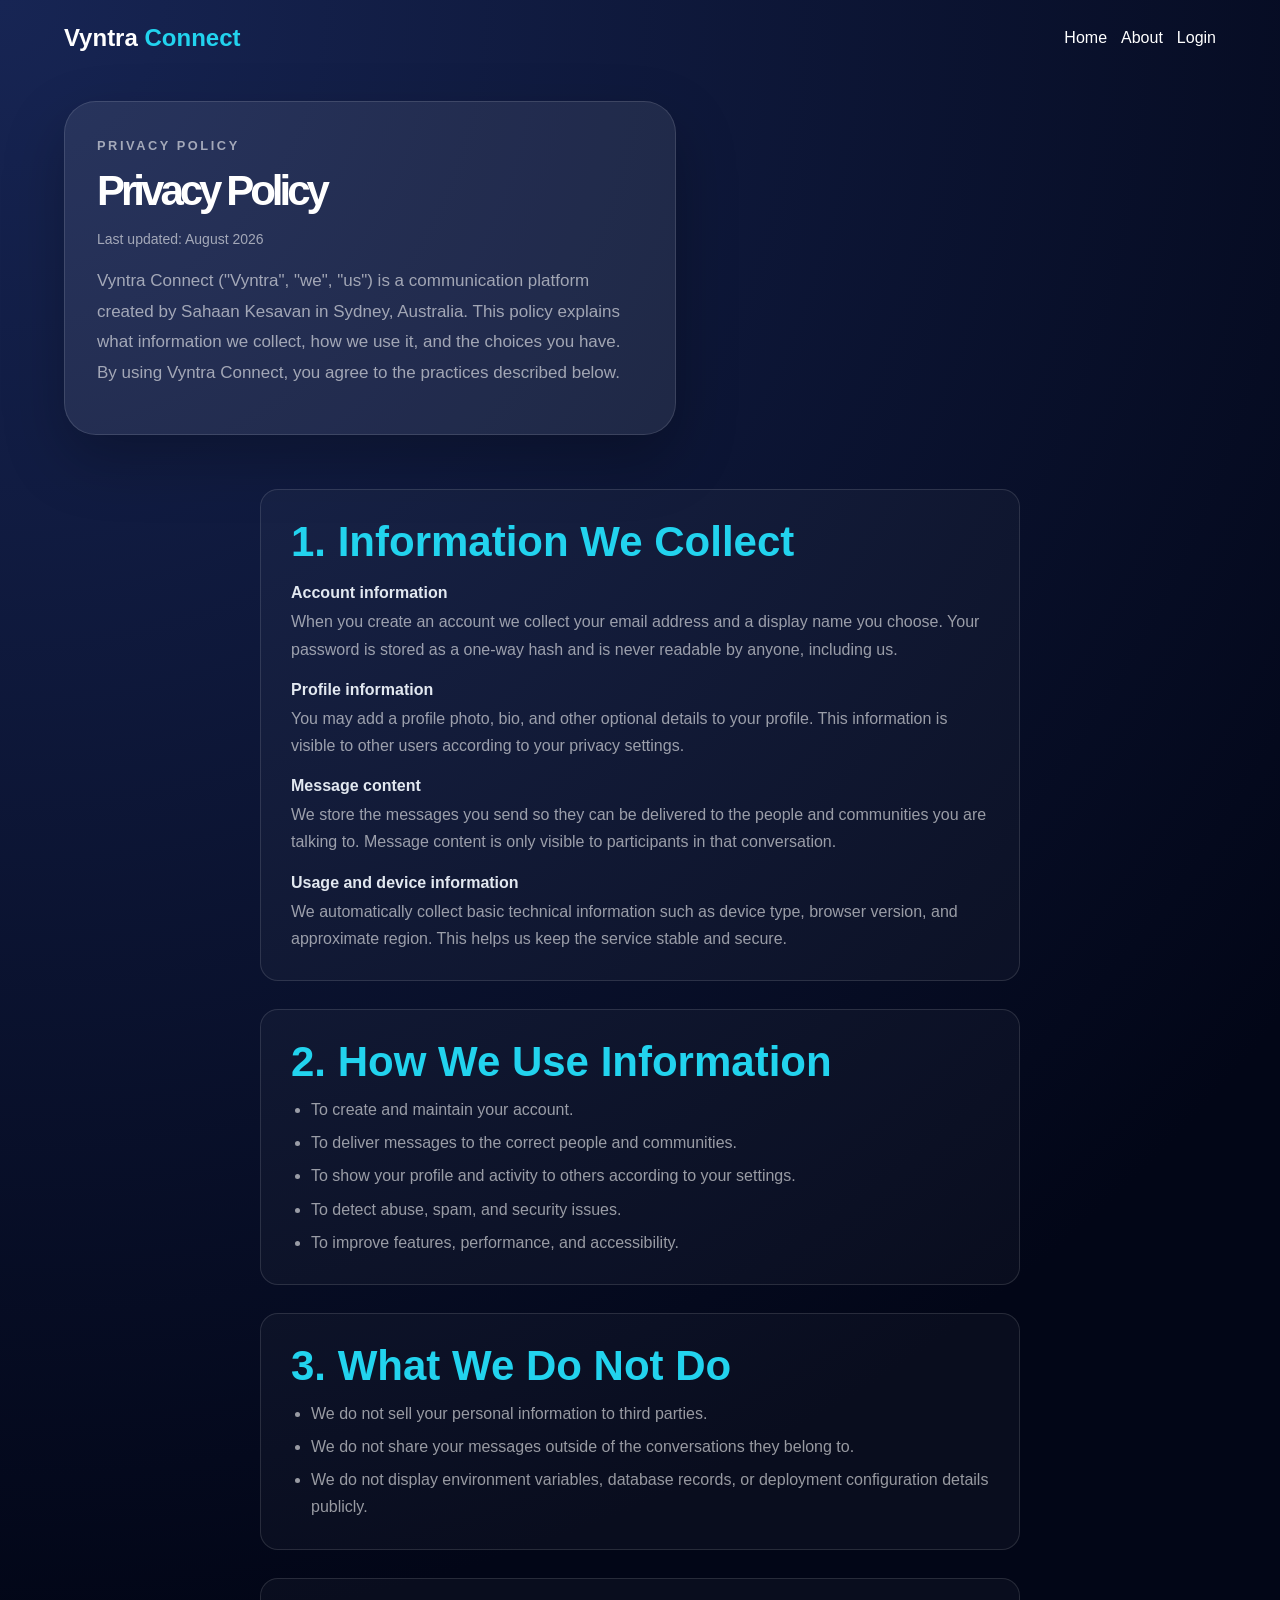
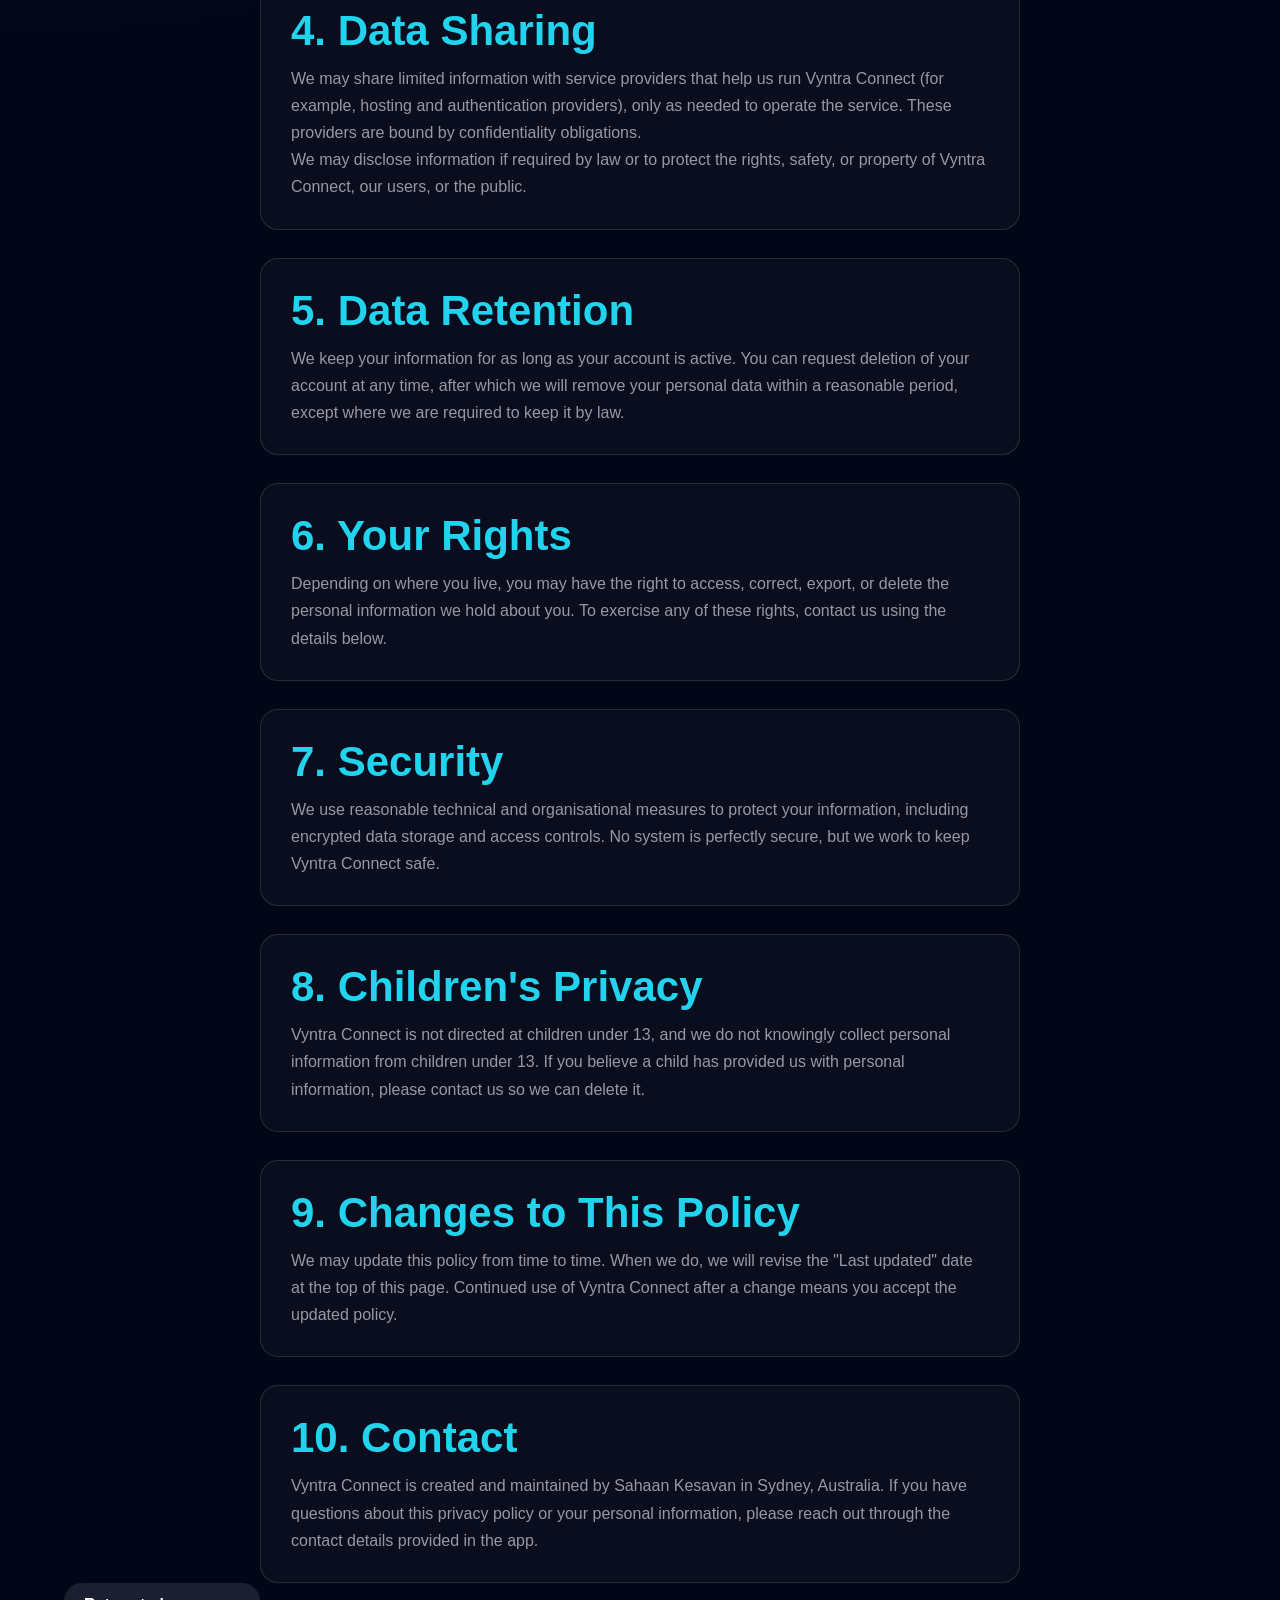
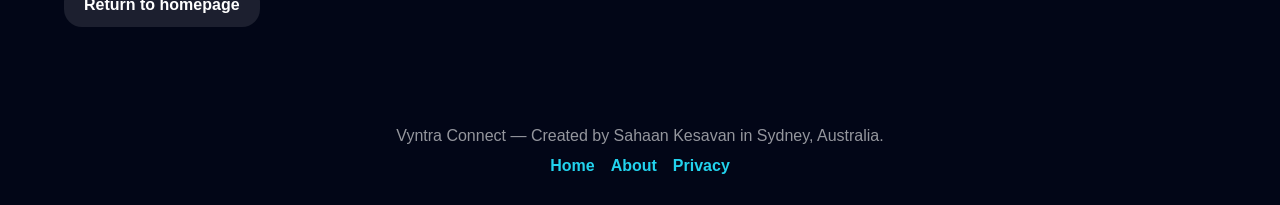
==== commit e918074c: "Added .gitignore" ====
--- a/privacy/index.html
+++ b/privacy/index.html
@@ -3,14 +3,14 @@
 <head>
   <meta charset="UTF-8" />
   <meta name="viewport" content="width=device-width, initial-scale=1.0" />
-  <title>Privacy | Vyntra Connect</title>
-  <meta name="description" content="Privacy information for Vyntra Connect, a communication platform created by Sahaan Kesavan in Sydney, Australia." />
+  <title>Privacy Policy | Vyntra Connect</title>
+  <meta name="description" content="Privacy policy for Vyntra Connect, a communication platform created by Sahaan Kesavan in Sydney, Australia." />
   <link rel="canonical" href="https://playzsaha1.github.io/Vyntra-Connect/privacy/" />
   <link rel="stylesheet" href="../style.css" />
 </head>
 
 <body class="landing-page core-mode">
-  <nav class="nav">
+  <nav class="nav" id="navbar">
     <a href="../" class="logo">Vyntra <span>Connect</span></a>
     <div class="nav-links">
       <a href="../">Home</a>
@@ -20,20 +20,137 @@
   </nav>
 
   <main class="hero about-page">
-    <section class="about-card">
-      <p class="eyebrow">Privacy</p>
-      <h1>Privacy</h1>
-      <p>
-        Vyntra Connect is a public-facing project website and app experience. The project does not display
-        additional personal information about the creator beyond the approved name and general location.
+    <section class="about-card reveal">
+      <p class="eyebrow">Privacy Policy</p>
+      <h1>Privacy Policy</h1>
+      <p class="last-updated">Last updated: August 2026</p>
+      <p class="intro">
+        Vyntra Connect ("Vyntra", "we", "us") is a communication platform created by Sahaan Kesavan
+        in Sydney, Australia. This policy explains what information we collect, how we use it, and
+        the choices you have. By using Vyntra Connect, you agree to the practices described below.
       </p>
-      <p>
-        No Firebase, environment variable, authentication record, user profile, database document, or deployment
-        configuration details are publicly displayed here.
-      </p>
-      <a href="../" class="secondary-btn">Return to homepage</a>
     </section>
   </main>
+
+  <section class="section about-section">
+    <div class="privacy-content">
+
+      <article class="privacy-block reveal">
+        <h2>1. Information We Collect</h2>
+        <h3>Account information</h3>
+        <p>
+          When you create an account we collect your email address and a display name you choose.
+          Your password is stored as a one-way hash and is never readable by anyone, including us.
+        </p>
+        <h3>Profile information</h3>
+        <p>
+          You may add a profile photo, bio, and other optional details to your profile. This
+          information is visible to other users according to your privacy settings.
+        </p>
+        <h3>Message content</h3>
+        <p>
+          We store the messages you send so they can be delivered to the people and communities you
+          are talking to. Message content is only visible to participants in that conversation.
+        </p>
+        <h3>Usage and device information</h3>
+        <p>
+          We automatically collect basic technical information such as device type, browser version,
+          and approximate region. This helps us keep the service stable and secure.
+        </p>
+      </article>
+
+      <article class="privacy-block reveal">
+        <h2>2. How We Use Information</h2>
+        <ul>
+          <li>To create and maintain your account.</li>
+          <li>To deliver messages to the correct people and communities.</li>
+          <li>To show your profile and activity to others according to your settings.</li>
+          <li>To detect abuse, spam, and security issues.</li>
+          <li>To improve features, performance, and accessibility.</li>
+        </ul>
+      </article>
+
+      <article class="privacy-block reveal">
+        <h2>3. What We Do Not Do</h2>
+        <ul>
+          <li>We do not sell your personal information to third parties.</li>
+          <li>We do not share your messages outside of the conversations they belong to.</li>
+          <li>We do not display environment variables, database records, or deployment configuration
+          details publicly.</li>
+        </ul>
+      </article>
+
+      <article class="privacy-block reveal">
+        <h2>4. Data Sharing</h2>
+        <p>
+          We may share limited information with service providers that help us run Vyntra Connect
+          (for example, hosting and authentication providers), only as needed to operate the
+          service. These providers are bound by confidentiality obligations.
+        </p>
+        <p>
+          We may disclose information if required by law or to protect the rights, safety, or
+          property of Vyntra Connect, our users, or the public.
+        </p>
+      </article>
+
+      <article class="privacy-block reveal">
+        <h2>5. Data Retention</h2>
+        <p>
+          We keep your information for as long as your account is active. You can request deletion of
+          your account at any time, after which we will remove your personal data within a reasonable
+          period, except where we are required to keep it by law.
+        </p>
+      </article>
+
+      <article class="privacy-block reveal">
+        <h2>6. Your Rights</h2>
+        <p>
+          Depending on where you live, you may have the right to access, correct, export, or delete
+          the personal information we hold about you. To exercise any of these rights, contact us
+          using the details below.
+        </p>
+      </article>
+
+      <article class="privacy-block reveal">
+        <h2>7. Security</h2>
+        <p>
+          We use reasonable technical and organisational measures to protect your information,
+          including encrypted data storage and access controls. No system is perfectly secure, but
+          we work to keep Vyntra Connect safe.
+        </p>
+      </article>
+
+      <article class="privacy-block reveal">
+        <h2>8. Children's Privacy</h2>
+        <p>
+          Vyntra Connect is not directed at children under 13, and we do not knowingly collect
+          personal information from children under 13. If you believe a child has provided us with
+          personal information, please contact us so we can delete it.
+        </p>
+      </article>
+
+      <article class="privacy-block reveal">
+        <h2>9. Changes to This Policy</h2>
+        <p>
+          We may update this policy from time to time. When we do, we will revise the "Last updated"
+          date at the top of this page. Continued use of Vyntra Connect after a change means you
+          accept the updated policy.
+        </p>
+      </article>
+
+      <article class="privacy-block reveal">
+        <h2>10. Contact</h2>
+        <p>
+          Vyntra Connect is created and maintained by Sahaan Kesavan in Sydney, Australia. If you
+          have questions about this privacy policy or your personal information, please reach out
+          through the contact details provided in the app.
+        </p>
+      </article>
+
+    </div>
+
+    <a href="../" class="secondary-btn reveal">Return to homepage</a>
+  </section>
 
   <footer>
     <p>Vyntra Connect — Created by Sahaan Kesavan in Sydney, Australia.</p>
@@ -43,5 +160,7 @@
       <a href="./">Privacy</a>
     </div>
   </footer>
+
+  <script src="../reveal.js"></script>
 </body>
 </html>
--- a/style.css
+++ b/style.css
@@ -162,6 +162,145 @@
   gap: 14px;
   margin-top: 30px;
   flex-wrap: wrap;
+}
+
+/* Navbar scroll effect */
+.nav {
+  position: sticky;
+  top: 0;
+  z-index: 100;
+  transition: background 0.3s ease, border-color 0.3s ease, backdrop-filter 0.3s ease;
+  border-bottom: 1px solid transparent;
+}
+
+/* 3D Globe section */
+.globe-section {
+  position: relative;
+  height: 100vh;
+  min-height: 600px;
+  display: flex;
+  align-items: center;
+  justify-content: center;
+  overflow: hidden;
+}
+
+#globe-canvas {
+  position: absolute;
+  inset: 0;
+  width: 100%;
+  height: 100%;
+}
+
+#globe-canvas canvas {
+  display: block;
+}
+
+.globe-overlay {
+  position: relative;
+  z-index: 2;
+  max-width: 560px;
+  text-align: center;
+  padding: 0 24px;
+  pointer-events: none;
+}
+
+.globe-overlay h2 {
+  font-size: clamp(32px, 5vw, 52px);
+  letter-spacing: -2px;
+  margin: 10px 0 14px;
+  text-shadow: 0 4px 30px rgba(2, 6, 23, 0.8);
+}
+
+.globe-sub {
+  color: var(--muted);
+  font-size: 17px;
+  line-height: 1.7;
+  text-shadow: 0 2px 20px rgba(2, 6, 23, 0.9);
+}
+
+/* Privacy policy layout */
+.privacy-content {
+  max-width: 760px;
+  margin: 0 auto;
+  display: flex;
+  flex-direction: column;
+  gap: 28px;
+}
+
+.privacy-block {
+  background: rgba(255, 255, 255, 0.03);
+  border: 1px solid var(--border);
+  border-radius: 18px;
+  padding: 28px 30px;
+}
+
+.privacy-block h2 {
+  font-size: 22px;
+  margin: 0 0 14px;
+  color: var(--accent1);
+}
+
+.privacy-block h3 {
+  font-size: 16px;
+  margin: 18px 0 6px;
+  color: #e2e8f0;
+}
+
+.privacy-block p,
+.privacy-block li {
+  color: var(--muted);
+  line-height: 1.7;
+}
+
+.privacy-block ul {
+  margin: 8px 0 0;
+  padding-left: 20px;
+  display: flex;
+  flex-direction: column;
+  gap: 6px;
+}
+
+.last-updated {
+  color: var(--muted);
+  font-size: 14px;
+  margin: 4px 0 18px;
+}
+
+.intro {
+  font-size: 17px;
+  line-height: 1.7;
+}
+
+.nav.scrolled {
+  background: rgba(2, 6, 23, 0.72);
+  backdrop-filter: blur(18px);
+  border-bottom: 1px solid var(--border);
+}
+
+.nav-links a {
+  transition: color 0.2s ease;
+}
+
+.nav-links a:hover {
+  color: var(--accent1);
+}
+
+.nav-btn {
+  background: linear-gradient(90deg, var(--accent1), var(--accent2));
+  color: #020617;
+}
+
+/* Scroll reveal */
+.reveal {
+  opacity: 0;
+  transform: translateY(32px);
+  transition: opacity 0.7s cubic-bezier(0.22, 1, 0.36, 1),
+    transform 0.7s cubic-bezier(0.22, 1, 0.36, 1);
+}
+
+.reveal-in {
+  opacity: 1;
+  transform: translateY(0);
 }
 
 .hero-card,
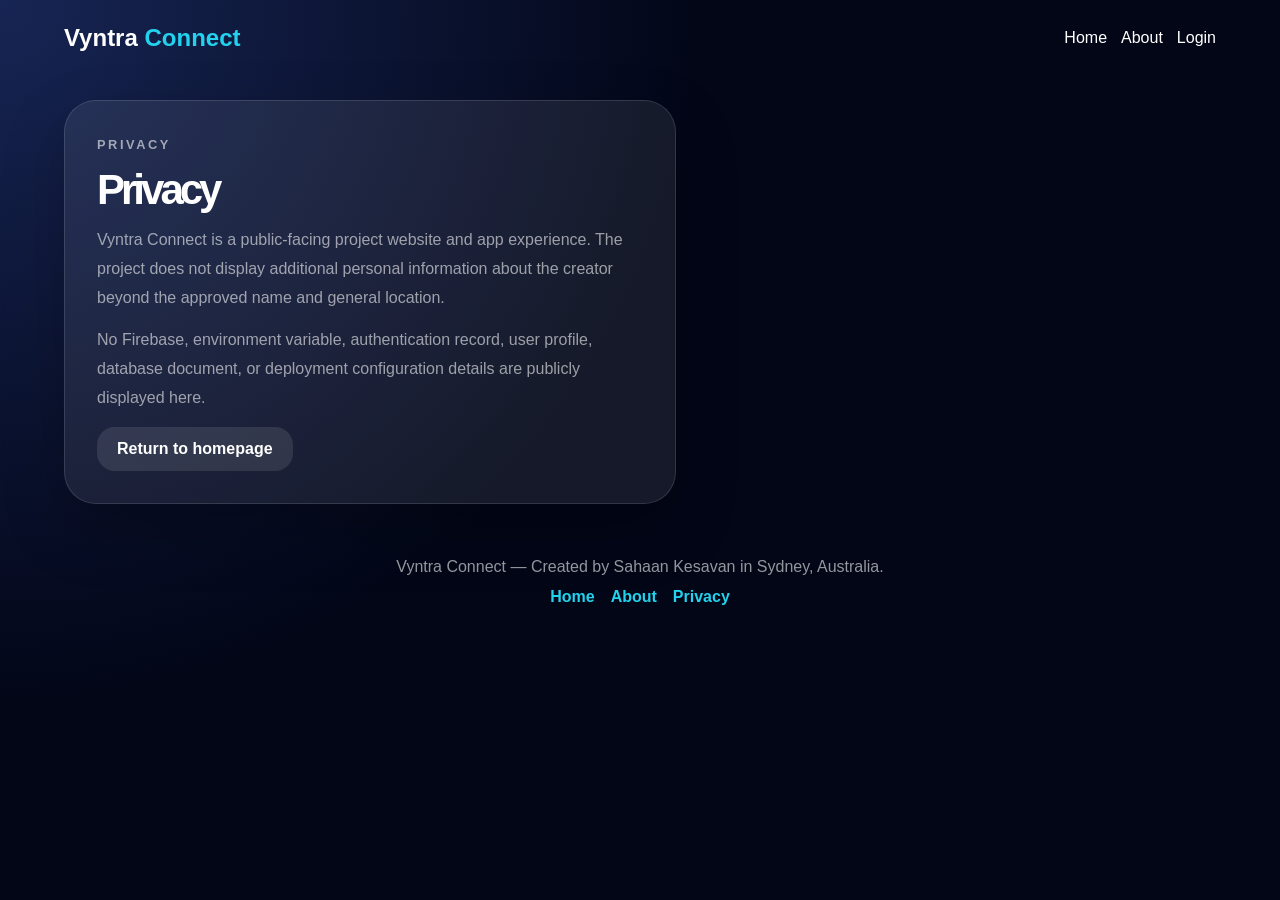
==== commit 4bed32ea: "Updated style.css" ====
--- a/privacy/index.html
+++ b/privacy/index.html
@@ -3,14 +3,14 @@
 <head>
   <meta charset="UTF-8" />
   <meta name="viewport" content="width=device-width, initial-scale=1.0" />
-  <title>Privacy Policy | Vyntra Connect</title>
-  <meta name="description" content="Privacy policy for Vyntra Connect, a communication platform created by Sahaan Kesavan in Sydney, Australia." />
+  <title>Privacy | Vyntra Connect</title>
+  <meta name="description" content="Privacy information for Vyntra Connect, a communication platform created by Sahaan Kesavan in Sydney, Australia." />
   <link rel="canonical" href="https://playzsaha1.github.io/Vyntra-Connect/privacy/" />
   <link rel="stylesheet" href="../style.css" />
 </head>
 
 <body class="landing-page core-mode">
-  <nav class="nav" id="navbar">
+  <nav class="nav">
     <a href="../" class="logo">Vyntra <span>Connect</span></a>
     <div class="nav-links">
       <a href="../">Home</a>
@@ -20,137 +20,20 @@
   </nav>
 
   <main class="hero about-page">
-    <section class="about-card reveal">
-      <p class="eyebrow">Privacy Policy</p>
-      <h1>Privacy Policy</h1>
-      <p class="last-updated">Last updated: August 2026</p>
-      <p class="intro">
-        Vyntra Connect ("Vyntra", "we", "us") is a communication platform created by Sahaan Kesavan
-        in Sydney, Australia. This policy explains what information we collect, how we use it, and
-        the choices you have. By using Vyntra Connect, you agree to the practices described below.
+    <section class="about-card">
+      <p class="eyebrow">Privacy</p>
+      <h1>Privacy</h1>
+      <p>
+        Vyntra Connect is a public-facing project website and app experience. The project does not display
+        additional personal information about the creator beyond the approved name and general location.
       </p>
+      <p>
+        No Firebase, environment variable, authentication record, user profile, database document, or deployment
+        configuration details are publicly displayed here.
+      </p>
+      <a href="../" class="secondary-btn">Return to homepage</a>
     </section>
   </main>
-
-  <section class="section about-section">
-    <div class="privacy-content">
-
-      <article class="privacy-block reveal">
-        <h2>1. Information We Collect</h2>
-        <h3>Account information</h3>
-        <p>
-          When you create an account we collect your email address and a display name you choose.
-          Your password is stored as a one-way hash and is never readable by anyone, including us.
-        </p>
-        <h3>Profile information</h3>
-        <p>
-          You may add a profile photo, bio, and other optional details to your profile. This
-          information is visible to other users according to your privacy settings.
-        </p>
-        <h3>Message content</h3>
-        <p>
-          We store the messages you send so they can be delivered to the people and communities you
-          are talking to. Message content is only visible to participants in that conversation.
-        </p>
-        <h3>Usage and device information</h3>
-        <p>
-          We automatically collect basic technical information such as device type, browser version,
-          and approximate region. This helps us keep the service stable and secure.
-        </p>
-      </article>
-
-      <article class="privacy-block reveal">
-        <h2>2. How We Use Information</h2>
-        <ul>
-          <li>To create and maintain your account.</li>
-          <li>To deliver messages to the correct people and communities.</li>
-          <li>To show your profile and activity to others according to your settings.</li>
-          <li>To detect abuse, spam, and security issues.</li>
-          <li>To improve features, performance, and accessibility.</li>
-        </ul>
-      </article>
-
-      <article class="privacy-block reveal">
-        <h2>3. What We Do Not Do</h2>
-        <ul>
-          <li>We do not sell your personal information to third parties.</li>
-          <li>We do not share your messages outside of the conversations they belong to.</li>
-          <li>We do not display environment variables, database records, or deployment configuration
-          details publicly.</li>
-        </ul>
-      </article>
-
-      <article class="privacy-block reveal">
-        <h2>4. Data Sharing</h2>
-        <p>
-          We may share limited information with service providers that help us run Vyntra Connect
-          (for example, hosting and authentication providers), only as needed to operate the
-          service. These providers are bound by confidentiality obligations.
-        </p>
-        <p>
-          We may disclose information if required by law or to protect the rights, safety, or
-          property of Vyntra Connect, our users, or the public.
-        </p>
-      </article>
-
-      <article class="privacy-block reveal">
-        <h2>5. Data Retention</h2>
-        <p>
-          We keep your information for as long as your account is active. You can request deletion of
-          your account at any time, after which we will remove your personal data within a reasonable
-          period, except where we are required to keep it by law.
-        </p>
-      </article>
-
-      <article class="privacy-block reveal">
-        <h2>6. Your Rights</h2>
-        <p>
-          Depending on where you live, you may have the right to access, correct, export, or delete
-          the personal information we hold about you. To exercise any of these rights, contact us
-          using the details below.
-        </p>
-      </article>
-
-      <article class="privacy-block reveal">
-        <h2>7. Security</h2>
-        <p>
-          We use reasonable technical and organisational measures to protect your information,
-          including encrypted data storage and access controls. No system is perfectly secure, but
-          we work to keep Vyntra Connect safe.
-        </p>
-      </article>
-
-      <article class="privacy-block reveal">
-        <h2>8. Children's Privacy</h2>
-        <p>
-          Vyntra Connect is not directed at children under 13, and we do not knowingly collect
-          personal information from children under 13. If you believe a child has provided us with
-          personal information, please contact us so we can delete it.
-        </p>
-      </article>
-
-      <article class="privacy-block reveal">
-        <h2>9. Changes to This Policy</h2>
-        <p>
-          We may update this policy from time to time. When we do, we will revise the "Last updated"
-          date at the top of this page. Continued use of Vyntra Connect after a change means you
-          accept the updated policy.
-        </p>
-      </article>
-
-      <article class="privacy-block reveal">
-        <h2>10. Contact</h2>
-        <p>
-          Vyntra Connect is created and maintained by Sahaan Kesavan in Sydney, Australia. If you
-          have questions about this privacy policy or your personal information, please reach out
-          through the contact details provided in the app.
-        </p>
-      </article>
-
-    </div>
-
-    <a href="../" class="secondary-btn reveal">Return to homepage</a>
-  </section>
 
   <footer>
     <p>Vyntra Connect — Created by Sahaan Kesavan in Sydney, Australia.</p>
@@ -160,7 +43,5 @@
       <a href="./">Privacy</a>
     </div>
   </footer>
-
-  <script src="../reveal.js"></script>
 </body>
 </html>
--- a/style.css
+++ b/style.css
@@ -162,145 +162,6 @@
   gap: 14px;
   margin-top: 30px;
   flex-wrap: wrap;
-}
-
-/* Navbar scroll effect */
-.nav {
-  position: sticky;
-  top: 0;
-  z-index: 100;
-  transition: background 0.3s ease, border-color 0.3s ease, backdrop-filter 0.3s ease;
-  border-bottom: 1px solid transparent;
-}
-
-/* 3D Globe section */
-.globe-section {
-  position: relative;
-  height: 100vh;
-  min-height: 600px;
-  display: flex;
-  align-items: center;
-  justify-content: center;
-  overflow: hidden;
-}
-
-#globe-canvas {
-  position: absolute;
-  inset: 0;
-  width: 100%;
-  height: 100%;
-}
-
-#globe-canvas canvas {
-  display: block;
-}
-
-.globe-overlay {
-  position: relative;
-  z-index: 2;
-  max-width: 560px;
-  text-align: center;
-  padding: 0 24px;
-  pointer-events: none;
-}
-
-.globe-overlay h2 {
-  font-size: clamp(32px, 5vw, 52px);
-  letter-spacing: -2px;
-  margin: 10px 0 14px;
-  text-shadow: 0 4px 30px rgba(2, 6, 23, 0.8);
-}
-
-.globe-sub {
-  color: var(--muted);
-  font-size: 17px;
-  line-height: 1.7;
-  text-shadow: 0 2px 20px rgba(2, 6, 23, 0.9);
-}
-
-/* Privacy policy layout */
-.privacy-content {
-  max-width: 760px;
-  margin: 0 auto;
-  display: flex;
-  flex-direction: column;
-  gap: 28px;
-}
-
-.privacy-block {
-  background: rgba(255, 255, 255, 0.03);
-  border: 1px solid var(--border);
-  border-radius: 18px;
-  padding: 28px 30px;
-}
-
-.privacy-block h2 {
-  font-size: 22px;
-  margin: 0 0 14px;
-  color: var(--accent1);
-}
-
-.privacy-block h3 {
-  font-size: 16px;
-  margin: 18px 0 6px;
-  color: #e2e8f0;
-}
-
-.privacy-block p,
-.privacy-block li {
-  color: var(--muted);
-  line-height: 1.7;
-}
-
-.privacy-block ul {
-  margin: 8px 0 0;
-  padding-left: 20px;
-  display: flex;
-  flex-direction: column;
-  gap: 6px;
-}
-
-.last-updated {
-  color: var(--muted);
-  font-size: 14px;
-  margin: 4px 0 18px;
-}
-
-.intro {
-  font-size: 17px;
-  line-height: 1.7;
-}
-
-.nav.scrolled {
-  background: rgba(2, 6, 23, 0.72);
-  backdrop-filter: blur(18px);
-  border-bottom: 1px solid var(--border);
-}
-
-.nav-links a {
-  transition: color 0.2s ease;
-}
-
-.nav-links a:hover {
-  color: var(--accent1);
-}
-
-.nav-btn {
-  background: linear-gradient(90deg, var(--accent1), var(--accent2));
-  color: #020617;
-}
-
-/* Scroll reveal */
-.reveal {
-  opacity: 0;
-  transform: translateY(32px);
-  transition: opacity 0.7s cubic-bezier(0.22, 1, 0.36, 1),
-    transform 0.7s cubic-bezier(0.22, 1, 0.36, 1);
-}
-
-.reveal-in {
-  opacity: 1;
-  transform: translateY(0);
 }
 
 .hero-card,
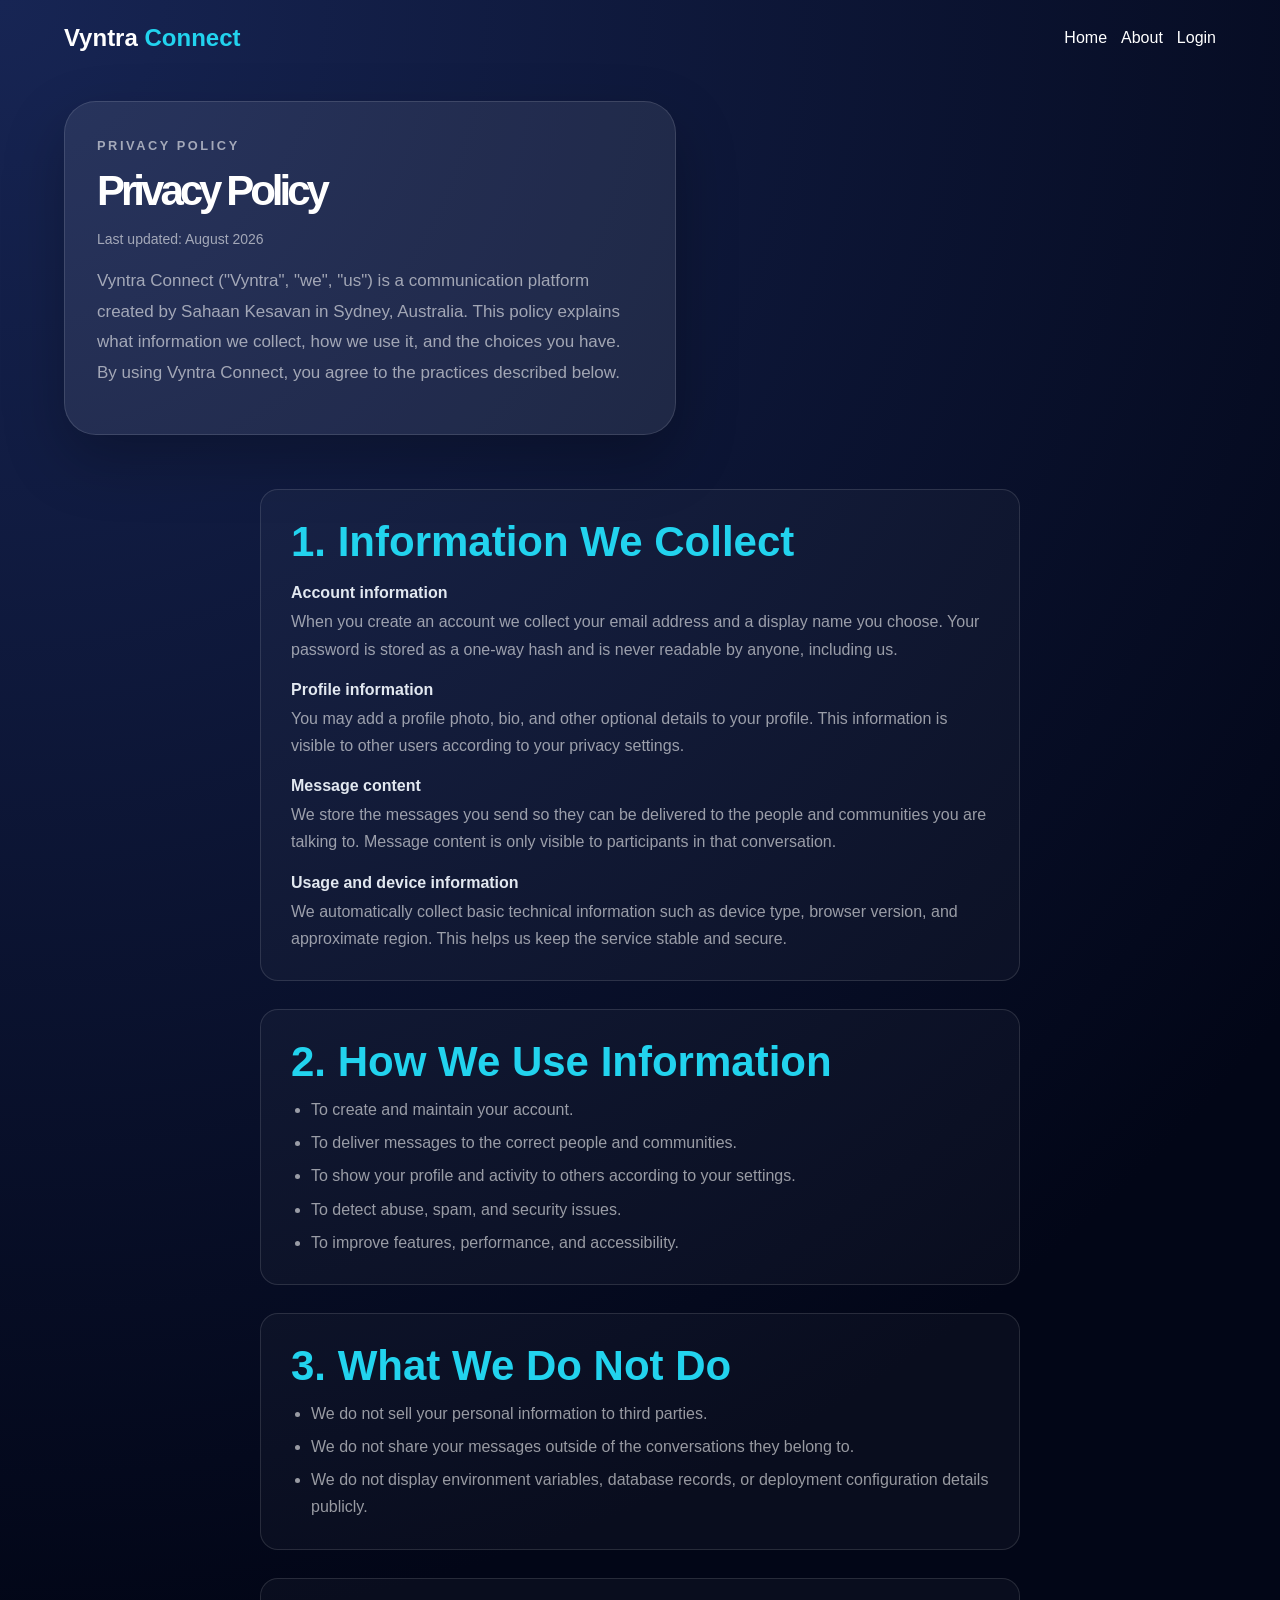
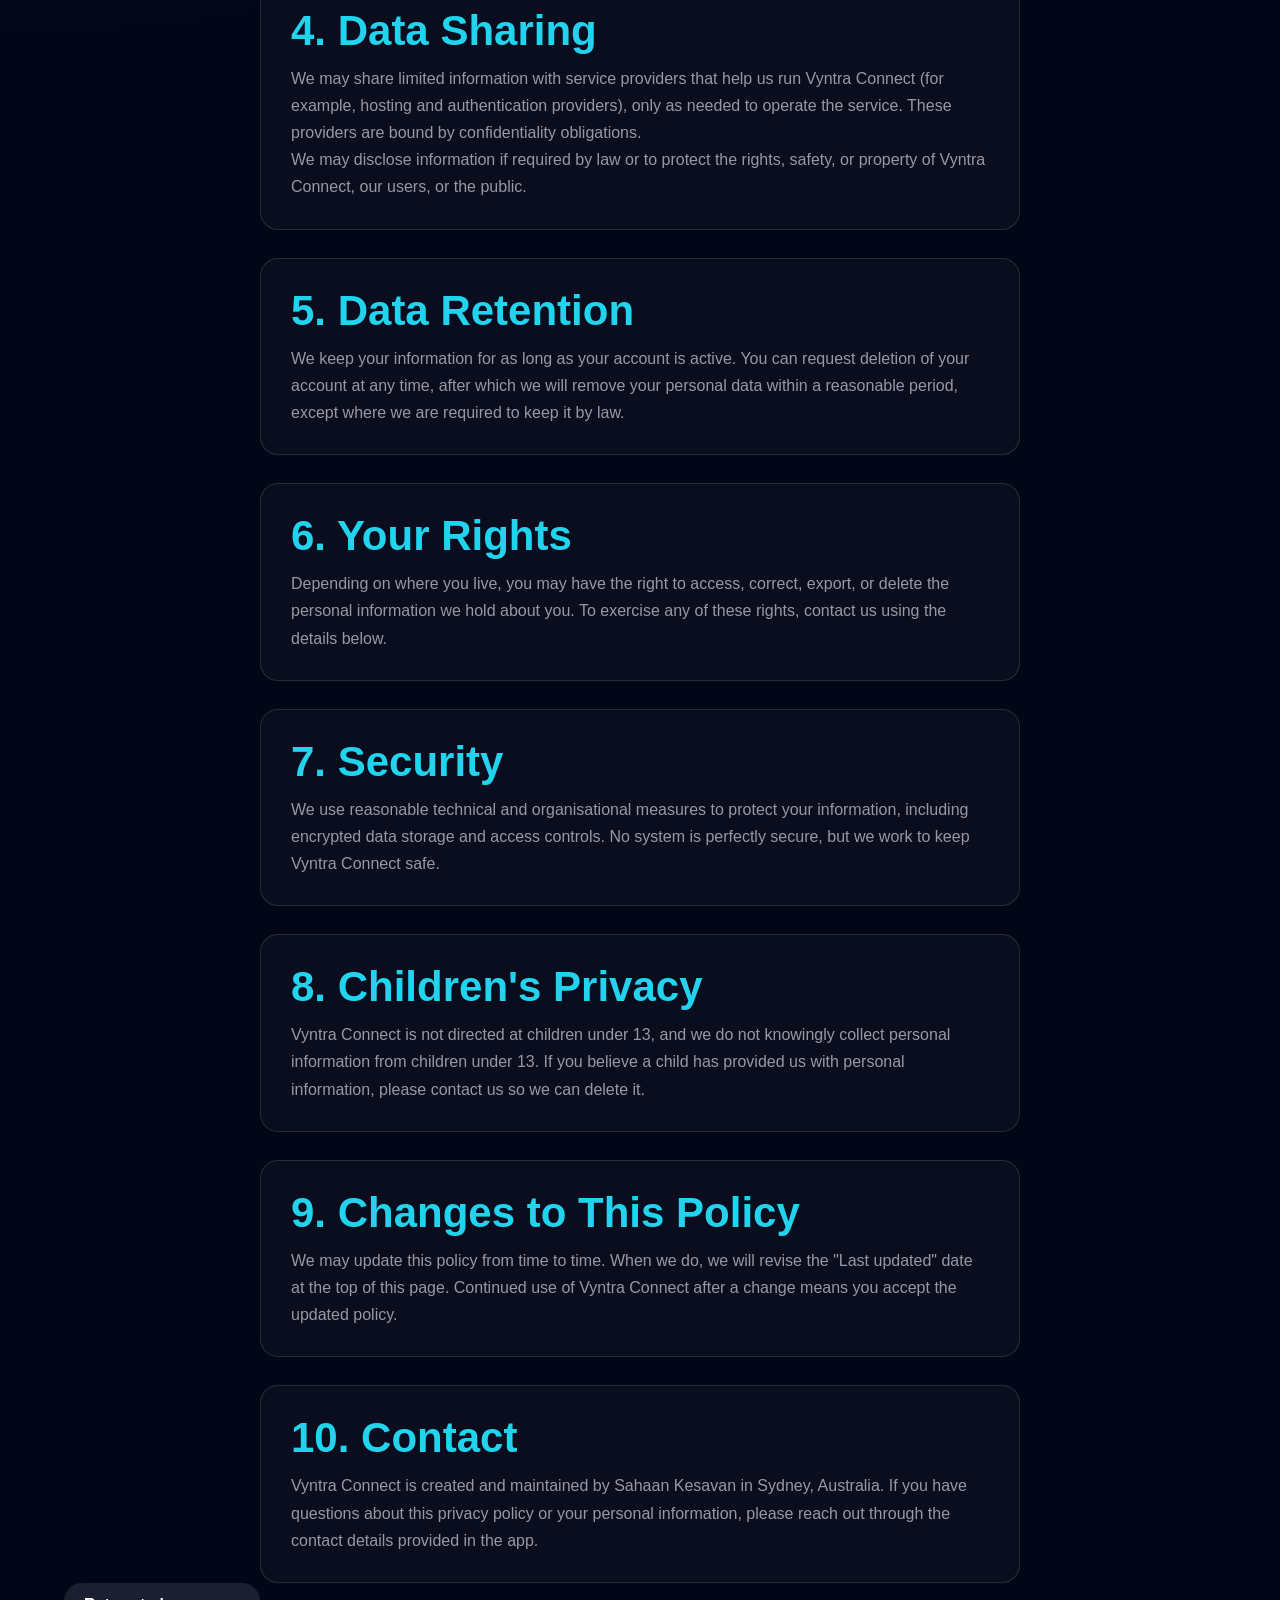
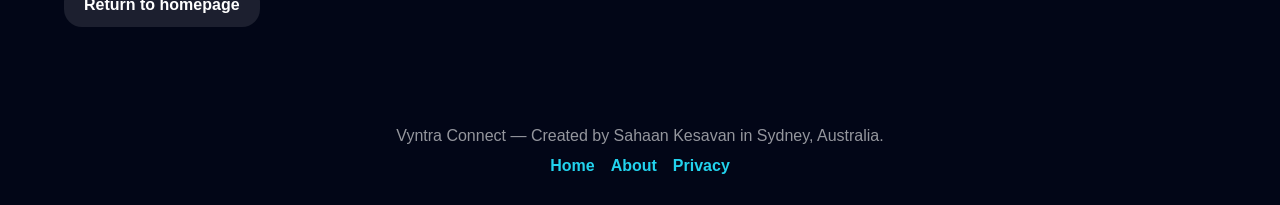
==== commit 6bf932ce: "Added globe.js" ====
--- a/privacy/index.html
+++ b/privacy/index.html
@@ -3,14 +3,14 @@
 <head>
   <meta charset="UTF-8" />
   <meta name="viewport" content="width=device-width, initial-scale=1.0" />
-  <title>Privacy | Vyntra Connect</title>
-  <meta name="description" content="Privacy information for Vyntra Connect, a communication platform created by Sahaan Kesavan in Sydney, Australia." />
+  <title>Privacy Policy | Vyntra Connect</title>
+  <meta name="description" content="Privacy policy for Vyntra Connect, a communication platform created by Sahaan Kesavan in Sydney, Australia." />
   <link rel="canonical" href="https://playzsaha1.github.io/Vyntra-Connect/privacy/" />
   <link rel="stylesheet" href="../style.css" />
 </head>
 
 <body class="landing-page core-mode">
-  <nav class="nav">
+  <nav class="nav" id="navbar">
     <a href="../" class="logo">Vyntra <span>Connect</span></a>
     <div class="nav-links">
       <a href="../">Home</a>
@@ -20,20 +20,137 @@
   </nav>
 
   <main class="hero about-page">
-    <section class="about-card">
-      <p class="eyebrow">Privacy</p>
-      <h1>Privacy</h1>
-      <p>
-        Vyntra Connect is a public-facing project website and app experience. The project does not display
-        additional personal information about the creator beyond the approved name and general location.
+    <section class="about-card reveal">
+      <p class="eyebrow">Privacy Policy</p>
+      <h1>Privacy Policy</h1>
+      <p class="last-updated">Last updated: August 2026</p>
+      <p class="intro">
+        Vyntra Connect ("Vyntra", "we", "us") is a communication platform created by Sahaan Kesavan
+        in Sydney, Australia. This policy explains what information we collect, how we use it, and
+        the choices you have. By using Vyntra Connect, you agree to the practices described below.
       </p>
-      <p>
-        No Firebase, environment variable, authentication record, user profile, database document, or deployment
-        configuration details are publicly displayed here.
-      </p>
-      <a href="../" class="secondary-btn">Return to homepage</a>
     </section>
   </main>
+
+  <section class="section about-section">
+    <div class="privacy-content">
+
+      <article class="privacy-block reveal">
+        <h2>1. Information We Collect</h2>
+        <h3>Account information</h3>
+        <p>
+          When you create an account we collect your email address and a display name you choose.
+          Your password is stored as a one-way hash and is never readable by anyone, including us.
+        </p>
+        <h3>Profile information</h3>
+        <p>
+          You may add a profile photo, bio, and other optional details to your profile. This
+          information is visible to other users according to your privacy settings.
+        </p>
+        <h3>Message content</h3>
+        <p>
+          We store the messages you send so they can be delivered to the people and communities you
+          are talking to. Message content is only visible to participants in that conversation.
+        </p>
+        <h3>Usage and device information</h3>
+        <p>
+          We automatically collect basic technical information such as device type, browser version,
+          and approximate region. This helps us keep the service stable and secure.
+        </p>
+      </article>
+
+      <article class="privacy-block reveal">
+        <h2>2. How We Use Information</h2>
+        <ul>
+          <li>To create and maintain your account.</li>
+          <li>To deliver messages to the correct people and communities.</li>
+          <li>To show your profile and activity to others according to your settings.</li>
+          <li>To detect abuse, spam, and security issues.</li>
+          <li>To improve features, performance, and accessibility.</li>
+        </ul>
+      </article>
+
+      <article class="privacy-block reveal">
+        <h2>3. What We Do Not Do</h2>
+        <ul>
+          <li>We do not sell your personal information to third parties.</li>
+          <li>We do not share your messages outside of the conversations they belong to.</li>
+          <li>We do not display environment variables, database records, or deployment configuration
+          details publicly.</li>
+        </ul>
+      </article>
+
+      <article class="privacy-block reveal">
+        <h2>4. Data Sharing</h2>
+        <p>
+          We may share limited information with service providers that help us run Vyntra Connect
+          (for example, hosting and authentication providers), only as needed to operate the
+          service. These providers are bound by confidentiality obligations.
+        </p>
+        <p>
+          We may disclose information if required by law or to protect the rights, safety, or
+          property of Vyntra Connect, our users, or the public.
+        </p>
+      </article>
+
+      <article class="privacy-block reveal">
+        <h2>5. Data Retention</h2>
+        <p>
+          We keep your information for as long as your account is active. You can request deletion of
+          your account at any time, after which we will remove your personal data within a reasonable
+          period, except where we are required to keep it by law.
+        </p>
+      </article>
+
+      <article class="privacy-block reveal">
+        <h2>6. Your Rights</h2>
+        <p>
+          Depending on where you live, you may have the right to access, correct, export, or delete
+          the personal information we hold about you. To exercise any of these rights, contact us
+          using the details below.
+        </p>
+      </article>
+
+      <article class="privacy-block reveal">
+        <h2>7. Security</h2>
+        <p>
+          We use reasonable technical and organisational measures to protect your information,
+          including encrypted data storage and access controls. No system is perfectly secure, but
+          we work to keep Vyntra Connect safe.
+        </p>
+      </article>
+
+      <article class="privacy-block reveal">
+        <h2>8. Children's Privacy</h2>
+        <p>
+          Vyntra Connect is not directed at children under 13, and we do not knowingly collect
+          personal information from children under 13. If you believe a child has provided us with
+          personal information, please contact us so we can delete it.
+        </p>
+      </article>
+
+      <article class="privacy-block reveal">
+        <h2>9. Changes to This Policy</h2>
+        <p>
+          We may update this policy from time to time. When we do, we will revise the "Last updated"
+          date at the top of this page. Continued use of Vyntra Connect after a change means you
+          accept the updated policy.
+        </p>
+      </article>
+
+      <article class="privacy-block reveal">
+        <h2>10. Contact</h2>
+        <p>
+          Vyntra Connect is created and maintained by Sahaan Kesavan in Sydney, Australia. If you
+          have questions about this privacy policy or your personal information, please reach out
+          through the contact details provided in the app.
+        </p>
+      </article>
+
+    </div>
+
+    <a href="../" class="secondary-btn reveal">Return to homepage</a>
+  </section>
 
   <footer>
     <p>Vyntra Connect — Created by Sahaan Kesavan in Sydney, Australia.</p>
@@ -43,5 +160,7 @@
       <a href="./">Privacy</a>
     </div>
   </footer>
+
+  <script src="../reveal.js"></script>
 </body>
 </html>
--- a/style.css
+++ b/style.css
@@ -162,6 +162,145 @@
   gap: 14px;
   margin-top: 30px;
   flex-wrap: wrap;
+}
+
+/* Navbar scroll effect */
+.nav {
+  position: sticky;
+  top: 0;
+  z-index: 100;
+  transition: background 0.3s ease, border-color 0.3s ease, backdrop-filter 0.3s ease;
+  border-bottom: 1px solid transparent;
+}
+
+/* 3D Globe section */
+.globe-section {
+  position: relative;
+  height: 100vh;
+  min-height: 600px;
+  display: flex;
+  align-items: center;
+  justify-content: center;
+  overflow: hidden;
+}
+
+#globe-canvas {
+  position: absolute;
+  inset: 0;
+  width: 100%;
+  height: 100%;
+}
+
+#globe-canvas canvas {
+  display: block;
+}
+
+.globe-overlay {
+  position: relative;
+  z-index: 2;
+  max-width: 560px;
+  text-align: center;
+  padding: 0 24px;
+  pointer-events: none;
+}
+
+.globe-overlay h2 {
+  font-size: clamp(32px, 5vw, 52px);
+  letter-spacing: -2px;
+  margin: 10px 0 14px;
+  text-shadow: 0 4px 30px rgba(2, 6, 23, 0.8);
+}
+
+.globe-sub {
+  color: var(--muted);
+  font-size: 17px;
+  line-height: 1.7;
+  text-shadow: 0 2px 20px rgba(2, 6, 23, 0.9);
+}
+
+/* Privacy policy layout */
+.privacy-content {
+  max-width: 760px;
+  margin: 0 auto;
+  display: flex;
+  flex-direction: column;
+  gap: 28px;
+}
+
+.privacy-block {
+  background: rgba(255, 255, 255, 0.03);
+  border: 1px solid var(--border);
+  border-radius: 18px;
+  padding: 28px 30px;
+}
+
+.privacy-block h2 {
+  font-size: 22px;
+  margin: 0 0 14px;
+  color: var(--accent1);
+}
+
+.privacy-block h3 {
+  font-size: 16px;
+  margin: 18px 0 6px;
+  color: #e2e8f0;
+}
+
+.privacy-block p,
+.privacy-block li {
+  color: var(--muted);
+  line-height: 1.7;
+}
+
+.privacy-block ul {
+  margin: 8px 0 0;
+  padding-left: 20px;
+  display: flex;
+  flex-direction: column;
+  gap: 6px;
+}
+
+.last-updated {
+  color: var(--muted);
+  font-size: 14px;
+  margin: 4px 0 18px;
+}
+
+.intro {
+  font-size: 17px;
+  line-height: 1.7;
+}
+
+.nav.scrolled {
+  background: rgba(2, 6, 23, 0.72);
+  backdrop-filter: blur(18px);
+  border-bottom: 1px solid var(--border);
+}
+
+.nav-links a {
+  transition: color 0.2s ease;
+}
+
+.nav-links a:hover {
+  color: var(--accent1);
+}
+
+.nav-btn {
+  background: linear-gradient(90deg, var(--accent1), var(--accent2));
+  color: #020617;
+}
+
+/* Scroll reveal */
+.reveal {
+  opacity: 0;
+  transform: translateY(32px);
+  transition: opacity 0.7s cubic-bezier(0.22, 1, 0.36, 1),
+    transform 0.7s cubic-bezier(0.22, 1, 0.36, 1);
+}
+
+.reveal-in {
+  opacity: 1;
+  transform: translateY(0);
 }
 
 .hero-card,
